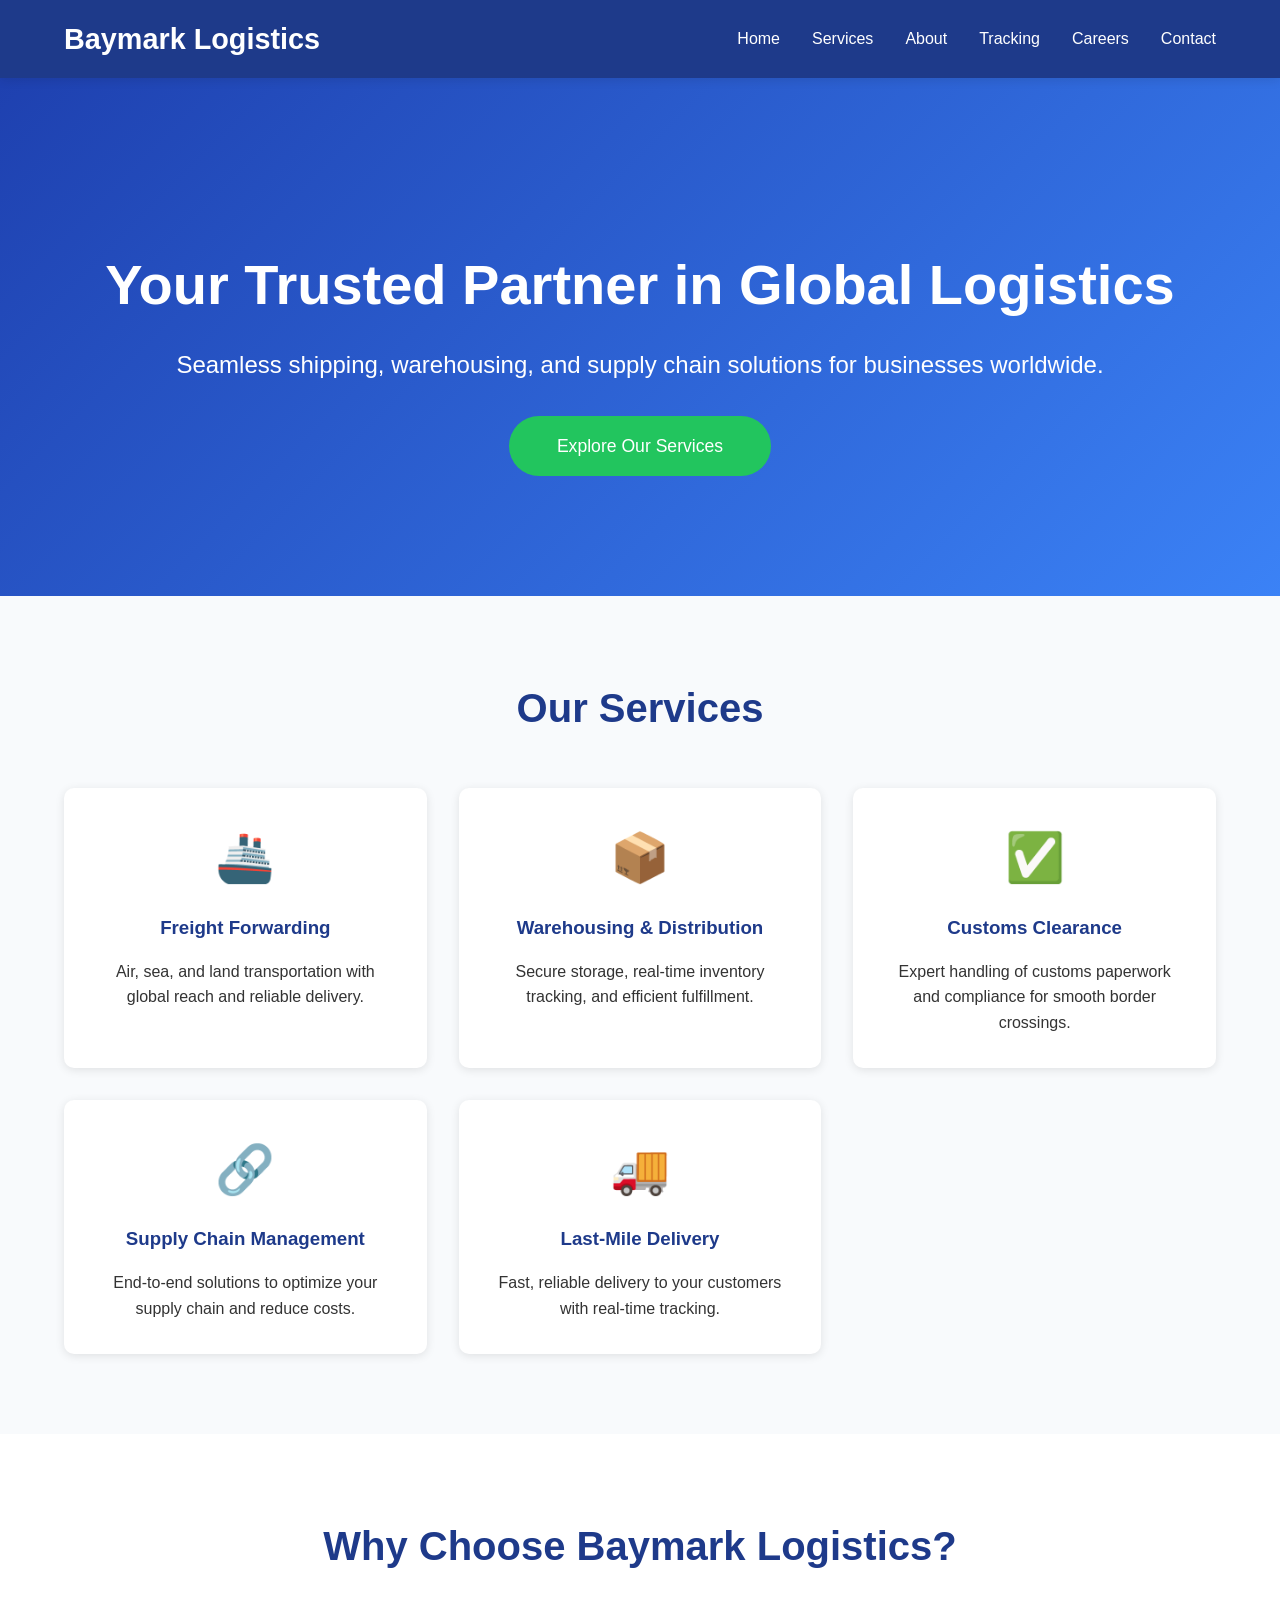
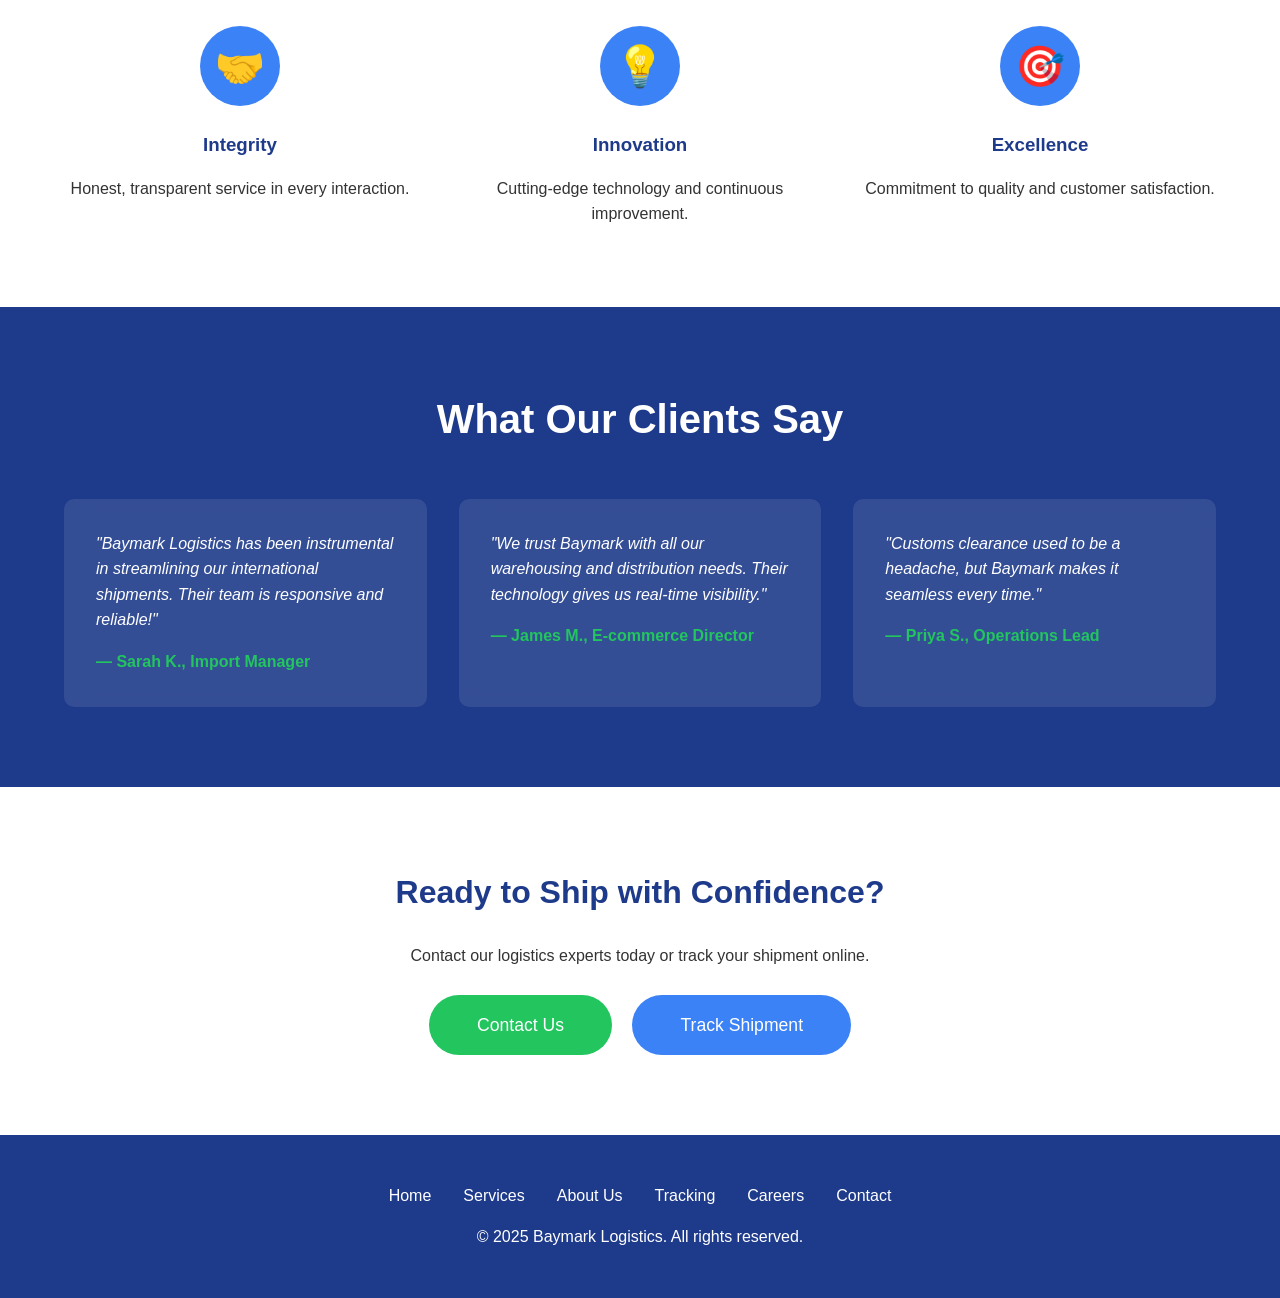
==== index.html @ cbbede14 "Initial commit with website files" ====
<!DOCTYPE html>
<html lang="en">
<head>
    <meta charset="UTF-8">
    <meta name="viewport" content="width=device-width, initial-scale=1.0">
    <title>Baymark Logistics - Global Logistics Solutions</title>
    <link rel="stylesheet" href="index.css">
</head>
<body>
    <nav>
        <div class="container">
            <a href="index.html" class="logo">Baymark Logistics</a>
            <ul class="nav-links">
                <li><a href="index.html">Home</a></li>
                <li><a href="services.html">Services</a></li>
                <li><a href="about.html">About</a></li>
                <li><a href="tracking.html">Tracking</a></li>
                <li><a href="careers.html">Careers</a></li>
                <li><a href="contact.html">Contact</a></li>
            </ul>
        </div>
    </nav>

    <section class="hero">
        <h1>Your Trusted Partner in Global Logistics</h1>
        <p>Seamless shipping, warehousing, and supply chain solutions for businesses worldwide.</p>
        <a href="services.html" class="cta-button">Explore Our Services</a>
    </section>

    <section class="services">
        <h2 class="section-title">Our Services</h2>
        <div class="services-grid">
            <div class="service-card">
                <div class="service-icon">🚢</div>
                <h3>Freight Forwarding</h3>
                <p>Air, sea, and land transportation with global reach and reliable delivery.</p>
            </div>
            <div class="service-card">
                <div class="service-icon">📦</div>
                <h3>Warehousing & Distribution</h3>
                <p>Secure storage, real-time inventory tracking, and efficient fulfillment.</p>
            </div>
            <div class="service-card">
                <div class="service-icon">✅</div>
                <h3>Customs Clearance</h3>
                <p>Expert handling of customs paperwork and compliance for smooth border crossings.</p>
            </div>
            <div class="service-card">
                <div class="service-icon">🔗</div>
                <h3>Supply Chain Management</h3>
                <p>End-to-end solutions to optimize your supply chain and reduce costs.</p>
            </div>
            <div class="service-card">
                <div class="service-icon">🚚</div>
                <h3>Last-Mile Delivery</h3>
                <p>Fast, reliable delivery to your customers with real-time tracking.</p>
            </div>
        </div>
    </section>

    <section class="features">
        <h2 class="section-title">Why Choose Baymark Logistics?</h2>
        <div class="features-grid">
            <div class="feature-item">
                <div class="feature-icon">🤝</div>
                <h3>Integrity</h3>
                <p>Honest, transparent service in every interaction.</p>
            </div>
            <div class="feature-item">
                <div class="feature-icon">💡</div>
                <h3>Innovation</h3>
                <p>Cutting-edge technology and continuous improvement.</p>
            </div>
            <div class="feature-item">
                <div class="feature-icon">🎯</div>
                <h3>Excellence</h3>
                <p>Commitment to quality and customer satisfaction.</p>
            </div>
        </div>
    </section>

    <section class="testimonials">
        <h2 class="section-title" style="color: white;">What Our Clients Say</h2>
        <div class="testimonials-grid">
            <div class="testimonial-card">
                <p>"Baymark Logistics has been instrumental in streamlining our international shipments. Their team is responsive and reliable!"</p>
                <div class="testimonial-author">— Sarah K., Import Manager</div>
            </div>
            <div class="testimonial-card">
                <p>"We trust Baymark with all our warehousing and distribution needs. Their technology gives us real-time visibility."</p>
                <div class="testimonial-author">— James M., E-commerce Director</div>
            </div>
            <div class="testimonial-card">
                <p>"Customs clearance used to be a headache, but Baymark makes it seamless every time."</p>
                <div class="testimonial-author">— Priya S., Operations Lead</div>
            </div>
        </div>
    </section>

    <section class="content-section" style="text-align: center;">
        <h2>Ready to Ship with Confidence?</h2>
        <p>Contact our logistics experts today or track your shipment online.</p>
        <a href="contact.html" class="cta-button" style="margin-right: 1rem;">Contact Us</a>
        <a href="tracking.html" class="cta-button" style="background: #3b82f6;">Track Shipment</a>
    </section>

    <footer>
        <div class="footer-links">
            <a href="index.html">Home</a>
            <a href="services.html">Services</a>
            <a href="about.html">About Us</a>
            <a href="tracking.html">Tracking</a>
            <a href="careers.html">Careers</a>
            <a href="contact.html">Contact</a>
        </div>
        <p>&copy; 2025 Baymark Logistics. All rights reserved.</p>
    </footer>

    <script src="index.js"></script>
</body>
</html>
---- index.css ----
* {
    margin: 0;
    padding: 0;
    box-sizing: border-box;
}

body {
    font-family: 'Segoe UI', Tahoma, Geneva, Verdana, sans-serif;
    line-height: 1.6;
    color: #333;
}

/* Navigation */
nav {
    background: #1e3a8a;
    padding: 1rem 5%;
    position: fixed;
    width: 100%;
    top: 0;
    z-index: 1000;
    box-shadow: 0 2px 10px rgba(0,0,0,0.1);
}

nav .container {
    display: flex;
    justify-content: space-between;
    align-items: center;
    max-width: 1400px;
    margin: 0 auto;
}

.logo {
    color: white;
    font-size: 1.8rem;
    font-weight: bold;
    text-decoration: none;
}

.nav-links {
    display: flex;
    gap: 2rem;
    list-style: none;
}

.nav-links a {
    color: white;
    text-decoration: none;
    transition: color 0.3s;
}

.nav-links a:hover {
    color: #22c55e;
}

/* Hero Section */
.hero {
    background: linear-gradient(135deg, #1e40af 0%, #3b82f6 100%);
    color: white;
    padding: 180px 5% 120px;
    text-align: center;
    margin-top: 60px;
}

.hero h1 {
    font-size: 3.5rem;
    margin-bottom: 1rem;
    animation: fadeInUp 1s;
}

.hero p {
    font-size: 1.5rem;
    margin-bottom: 2rem;
    animation: fadeInUp 1.2s;
}

.cta-button {
    background: #22c55e;
    color: white;
    padding: 1rem 3rem;
    border: none;
    border-radius: 50px;
    font-size: 1.1rem;
    cursor: pointer;
    transition: transform 0.3s, box-shadow 0.3s;
    text-decoration: none;
    display: inline-block;
    animation: fadeInUp 1.4s;
}

.cta-button:hover {
    transform: translateY(-3px);
    box-shadow: 0 10px 25px rgba(34, 197, 94, 0.3);
}

/* Services Section */
.services {
    padding: 80px 5%;
    background: #f8fafc;
}

.section-title {
    text-align: center;
    font-size: 2.5rem;
    color: #1e3a8a;
    margin-bottom: 3rem;
}

.services-grid {
    display: grid;
    grid-template-columns: repeat(auto-fit, minmax(280px, 1fr));
    gap: 2rem;
    max-width: 1400px;
    margin: 0 auto;
}

.service-card {
    background: white;
    padding: 2rem;
    border-radius: 10px;
    text-align: center;
    transition: transform 0.3s, box-shadow 0.3s;
    box-shadow: 0 2px 10px rgba(0,0,0,0.1);
}

.service-card:hover {
    transform: translateY(-10px);
    box-shadow: 0 10px 30px rgba(0,0,0,0.15);
}

.service-icon {
    font-size: 3rem;
    margin-bottom: 1rem;
}

.service-card h3 {
    color: #1e3a8a;
    margin-bottom: 1rem;
}

/* Features Section */
.features {
    padding: 80px 5%;
    background: white;
}

.features-grid {
    display: grid;
    grid-template-columns: repeat(auto-fit, minmax(300px, 1fr));
    gap: 3rem;
    max-width: 1400px;
    margin: 0 auto;
}

.feature-item {
    text-align: center;
}

.feature-icon {
    width: 80px;
    height: 80px;
    background: #3b82f6;
    border-radius: 50%;
    display: flex;
    align-items: center;
    justify-content: center;
    margin: 0 auto 1.5rem;
    font-size: 2.5rem;
    color: white;
}

.feature-item h3 {
    color: #1e3a8a;
    margin-bottom: 1rem;
}

/* Testimonials */
.testimonials {
    padding: 80px 5%;
    background: #1e3a8a;
    color: white;
}

.testimonials-grid {
    display: grid;
    grid-template-columns: repeat(auto-fit, minmax(300px, 1fr));
    gap: 2rem;
    max-width: 1400px;
    margin: 0 auto;
}

.testimonial-card {
    background: rgba(255,255,255,0.1);
    padding: 2rem;
    border-radius: 10px;
    backdrop-filter: blur(10px);
}

.testimonial-card p {
    font-style: italic;
    margin-bottom: 1rem;
}

.testimonial-author {
    font-weight: bold;
    color: #22c55e;
}

/* Content Pages */
.page-header {
    background: linear-gradient(135deg, #1e40af 0%, #3b82f6 100%);
    color: white;
    padding: 140px 5% 80px;
    text-align: center;
    margin-top: 60px;
}

.page-header h1 {
    font-size: 3rem;
    margin-bottom: 1rem;
}

.content-section {
    padding: 80px 5%;
    max-width: 1200px;
    margin: 0 auto;
}

.content-section h2 {
    color: #1e3a8a;
    margin-bottom: 1.5rem;
    font-size: 2rem;
}

.content-section p {
    margin-bottom: 1.5rem;
    line-height: 1.8;
}

/* Contact Form */
.contact-form {
    max-width: 600px;
    margin: 0 auto;
    background: white;
    padding: 3rem;
    border-radius: 10px;
    box-shadow: 0 5px 20px rgba(0,0,0,0.1);
}

.form-group {
    margin-bottom: 1.5rem;
}

.form-group label {
    display: block;
    margin-bottom: 0.5rem;
    color: #1e3a8a;
    font-weight: 600;
}

.form-group input,
.form-group textarea,
.form-group select {
    width: 100%;
    padding: 0.8rem;
    border: 2px solid #e2e8f0;
    border-radius: 5px;
    font-size: 1rem;
    transition: border-color 0.3s;
}

.form-group input:focus,
.form-group textarea:focus,
.form-group select:focus {
    outline: none;
    border-color: #3b82f6;
}

.form-group textarea {
    resize: vertical;
    min-height: 120px;
}

/* Tracking Section */
.tracking-container {
    max-width: 600px;
    margin: 0 auto;
    background: white;
    padding: 3rem;
    border-radius: 10px;
    box-shadow: 0 5px 20px rgba(0,0,0,0.1);
}

.tracking-result {
    margin-top: 2rem;
    padding: 2rem;
    background: #f8fafc;
    border-radius: 10px;
    display: none;
}

.tracking-result.show {
    display: block;
    animation: fadeInUp 0.5s;
}

/* Careers Section */
.job-listing {
    background: white;
    padding: 2rem;
    border-radius: 10px;
    margin-bottom: 2rem;
    box-shadow: 0 2px 10px rgba(0,0,0,0.1);
}

.job-listing h3 {
    color: #1e3a8a;
    margin-bottom: 1rem;
}

.job-meta {
    color: #64748b;
    margin-bottom: 1rem;
}

/* Footer */
footer {
    background: #1e3a8a;
    color: white;
    padding: 3rem 5%;
    text-align: center;
}

.footer-links {
    display: flex;
    justify-content: center;
    gap: 2rem;
    margin-bottom: 1rem;
    flex-wrap: wrap;
}

.footer-links a {
    color: white;
    text-decoration: none;
    transition: color 0.3s;
}

.footer-links a:hover {
    color: #22c55e;
}

/* Animations */
@keyframes fadeInUp {
    from {
        opacity: 0;
        transform: translateY(30px);
    }
    to {
        opacity: 1;
        transform: translateY(0);
    }
}

/* Responsive */
@media (max-width: 768px) {
    .hero h1, .page-header h1 {
        font-size: 2rem;
    }
    
    .hero p {
        font-size: 1.2rem;
    }
    
    .nav-links {
        gap: 1rem;
        font-size: 0.9rem;
    }
    
    .section-title {
        font-size: 2rem;
    }
}
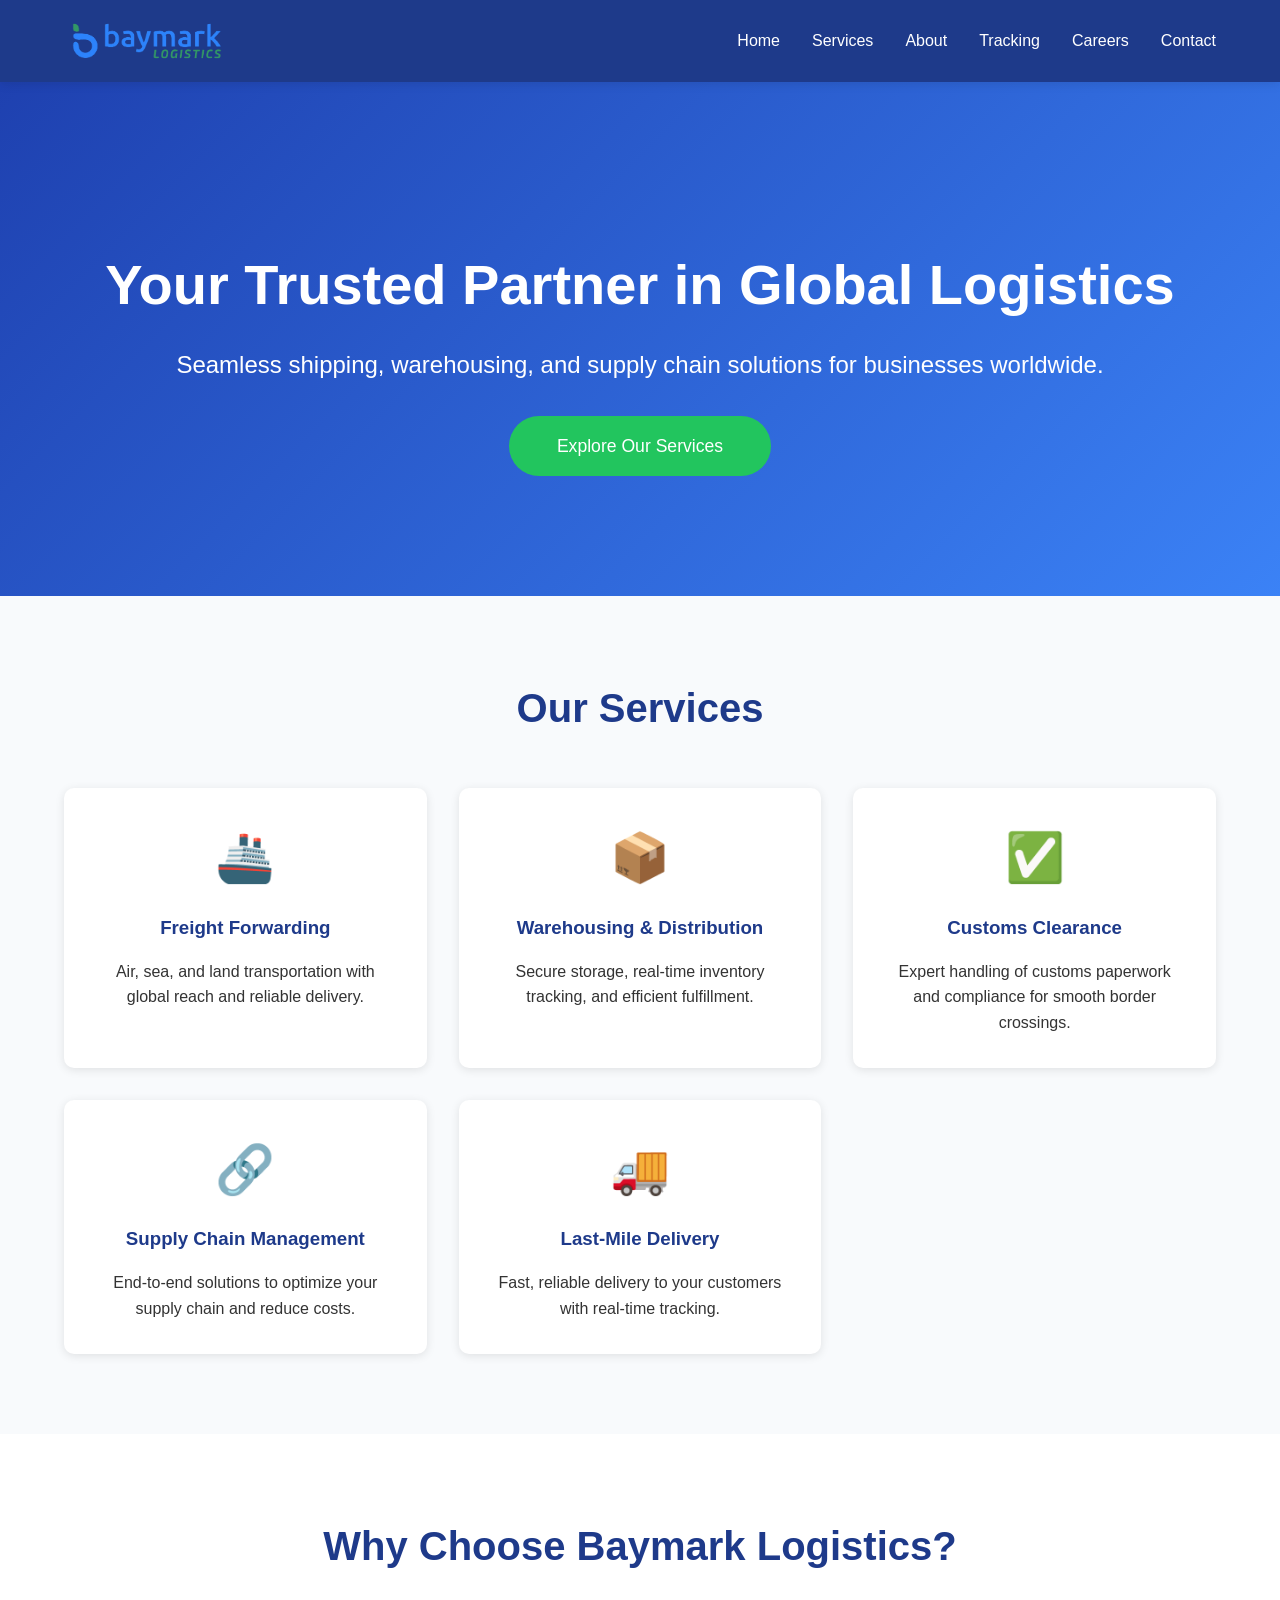
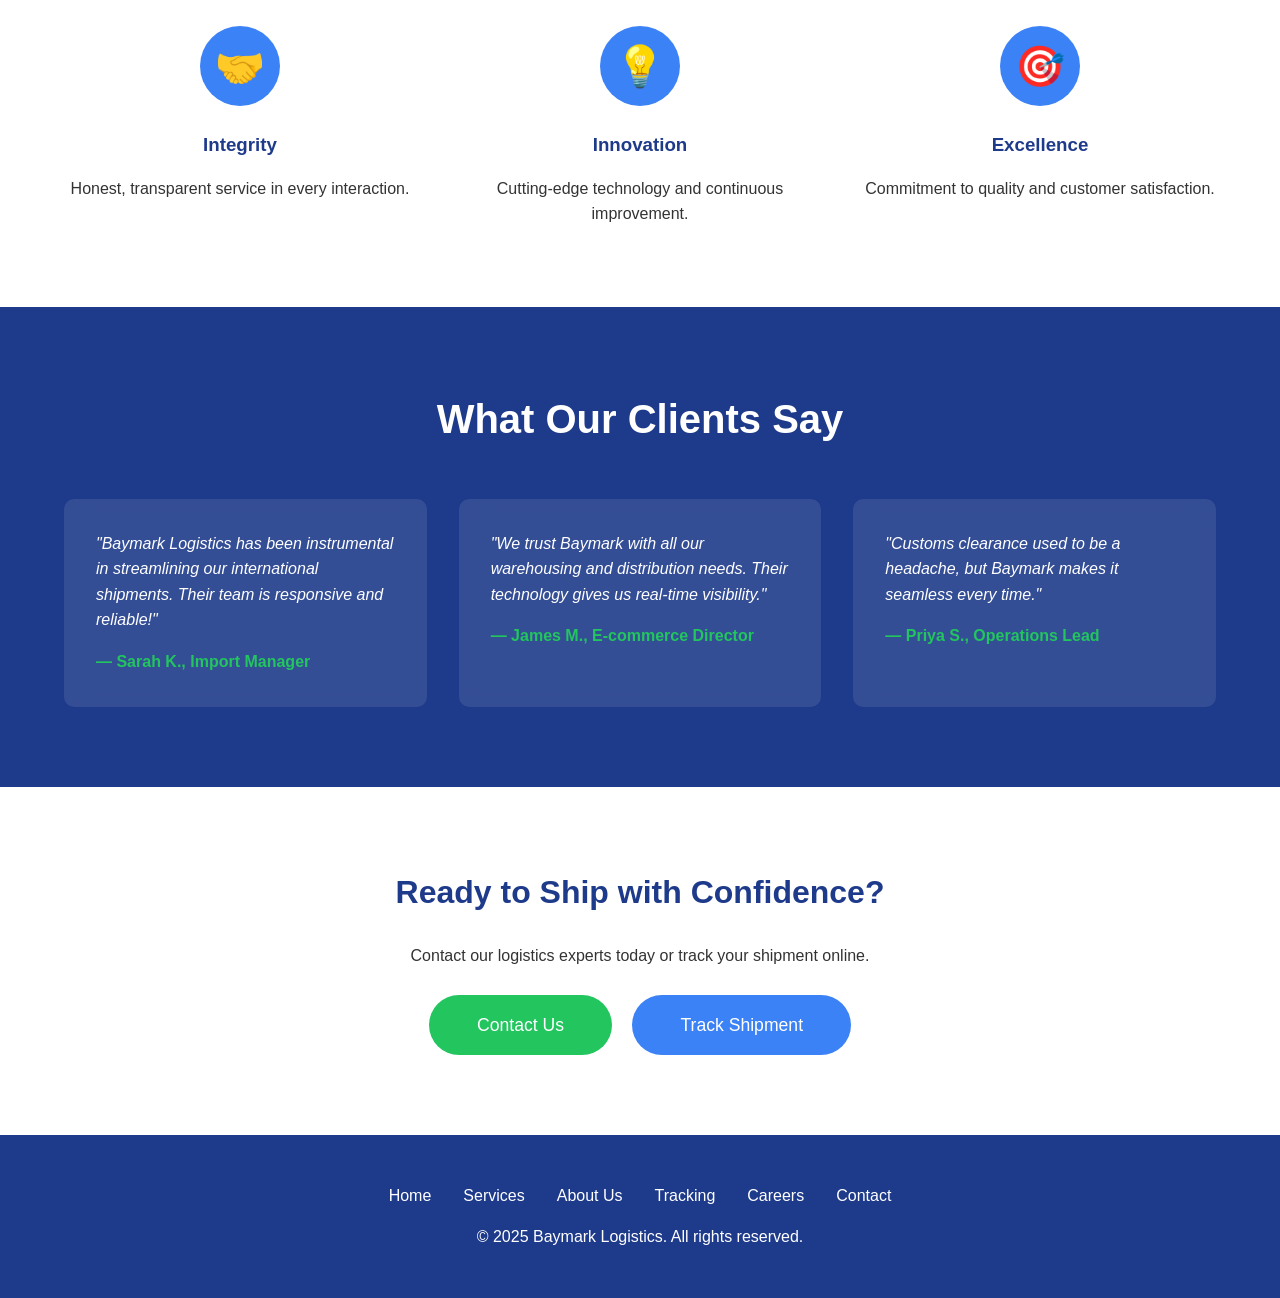
==== commit 2f295366: "Updated navbar with logo" ====
--- a/index.html
+++ b/index.html
@@ -4,12 +4,14 @@
     <meta charset="UTF-8">
     <meta name="viewport" content="width=device-width, initial-scale=1.0">
     <title>Baymark Logistics - Global Logistics Solutions</title>
+    <!-- Favicon -->
+  <link rel="icon" href="logo/logoIcon-ICO.ico" type="image/x-icon">
     <link rel="stylesheet" href="index.css">
 </head>
 <body>
     <nav>
         <div class="container">
-            <a href="index.html" class="logo">Baymark Logistics</a>
+            <a href="index.html" class="logo"><img src="logo/logo -bg.png" alt="Baymark Logistics Logo"></a>
             <ul class="nav-links">
                 <li><a href="index.html">Home</a></li>
                 <li><a href="services.html">Services</a></li>
--- a/index.css
+++ b/index.css
@@ -11,6 +11,16 @@
 }
 
 /* Navigation */
+.logo img {
+  height: 50px;
+  width: auto;
+  display: block;
+}
+nav .logo {
+  display: flex;
+  align-items: center; /* vertically centers the logo */
+}
+
 nav {
     background: #1e3a8a;
     padding: 1rem 5%;
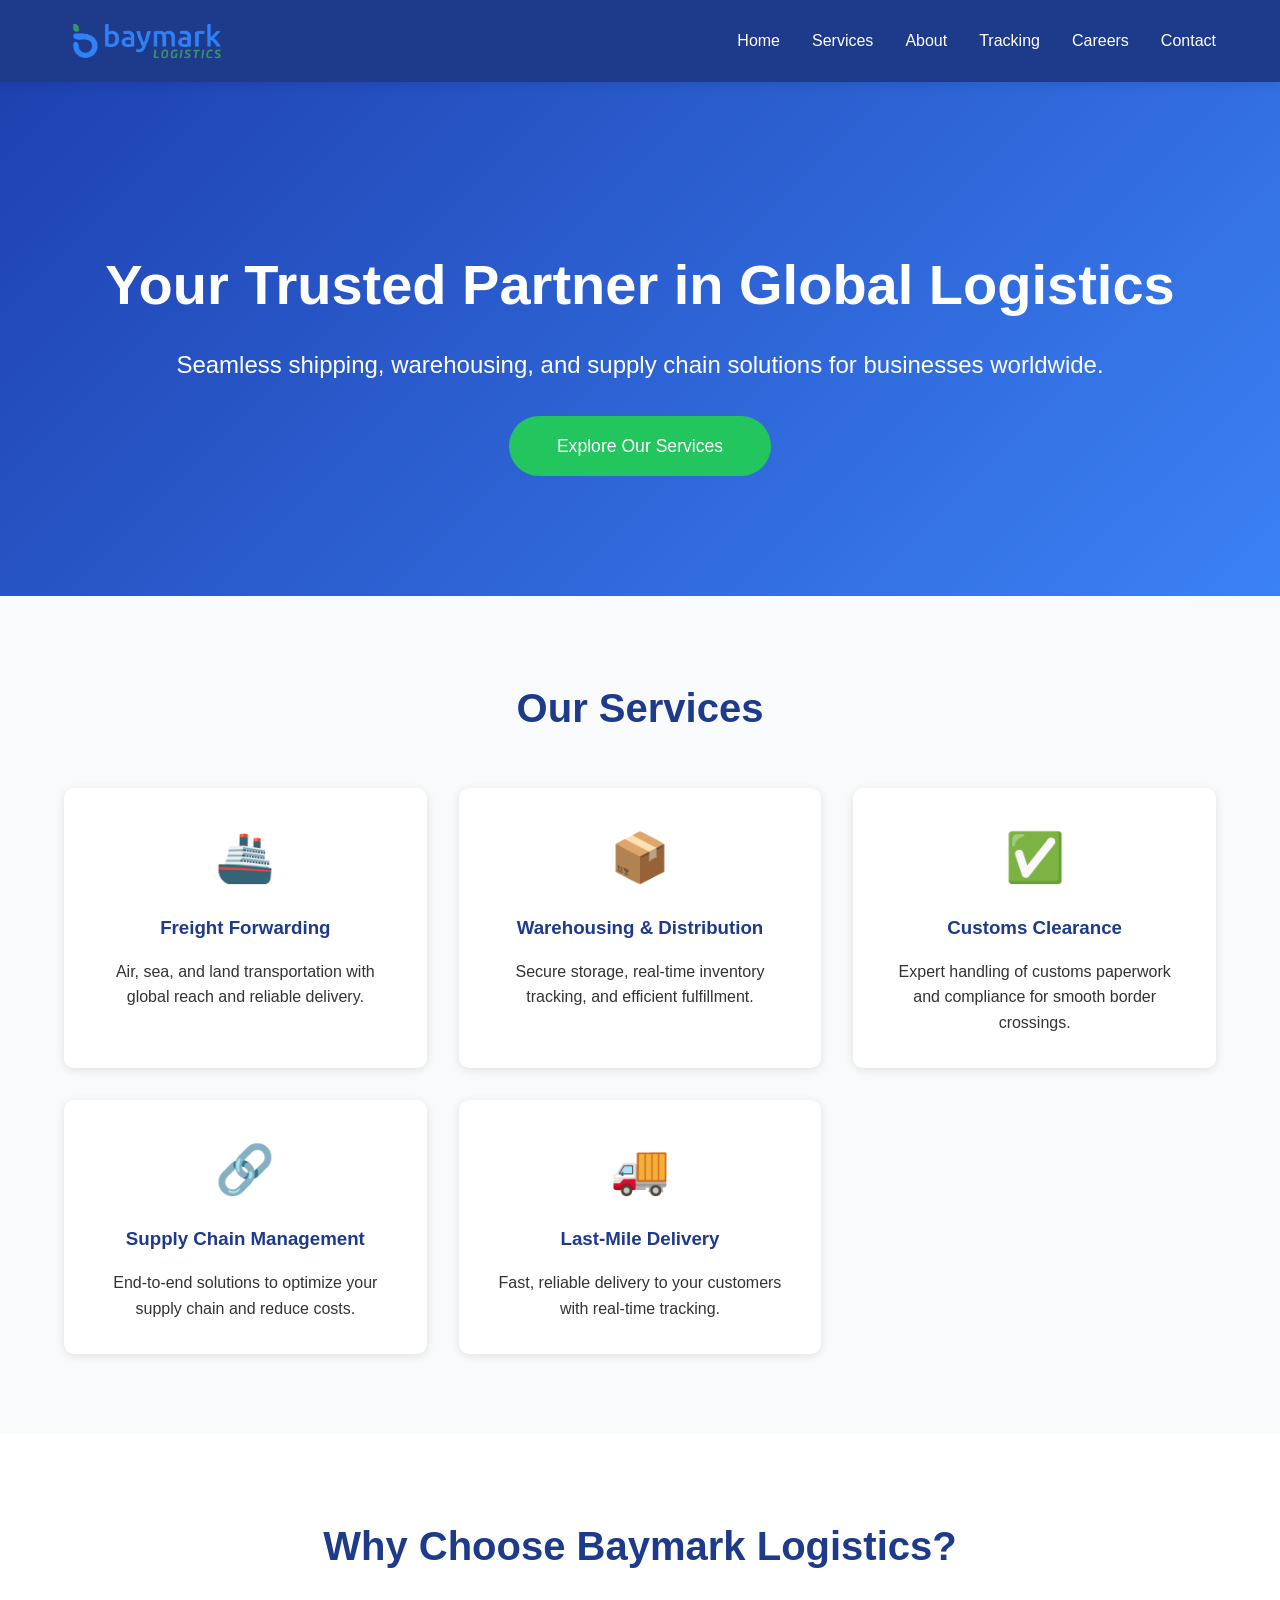
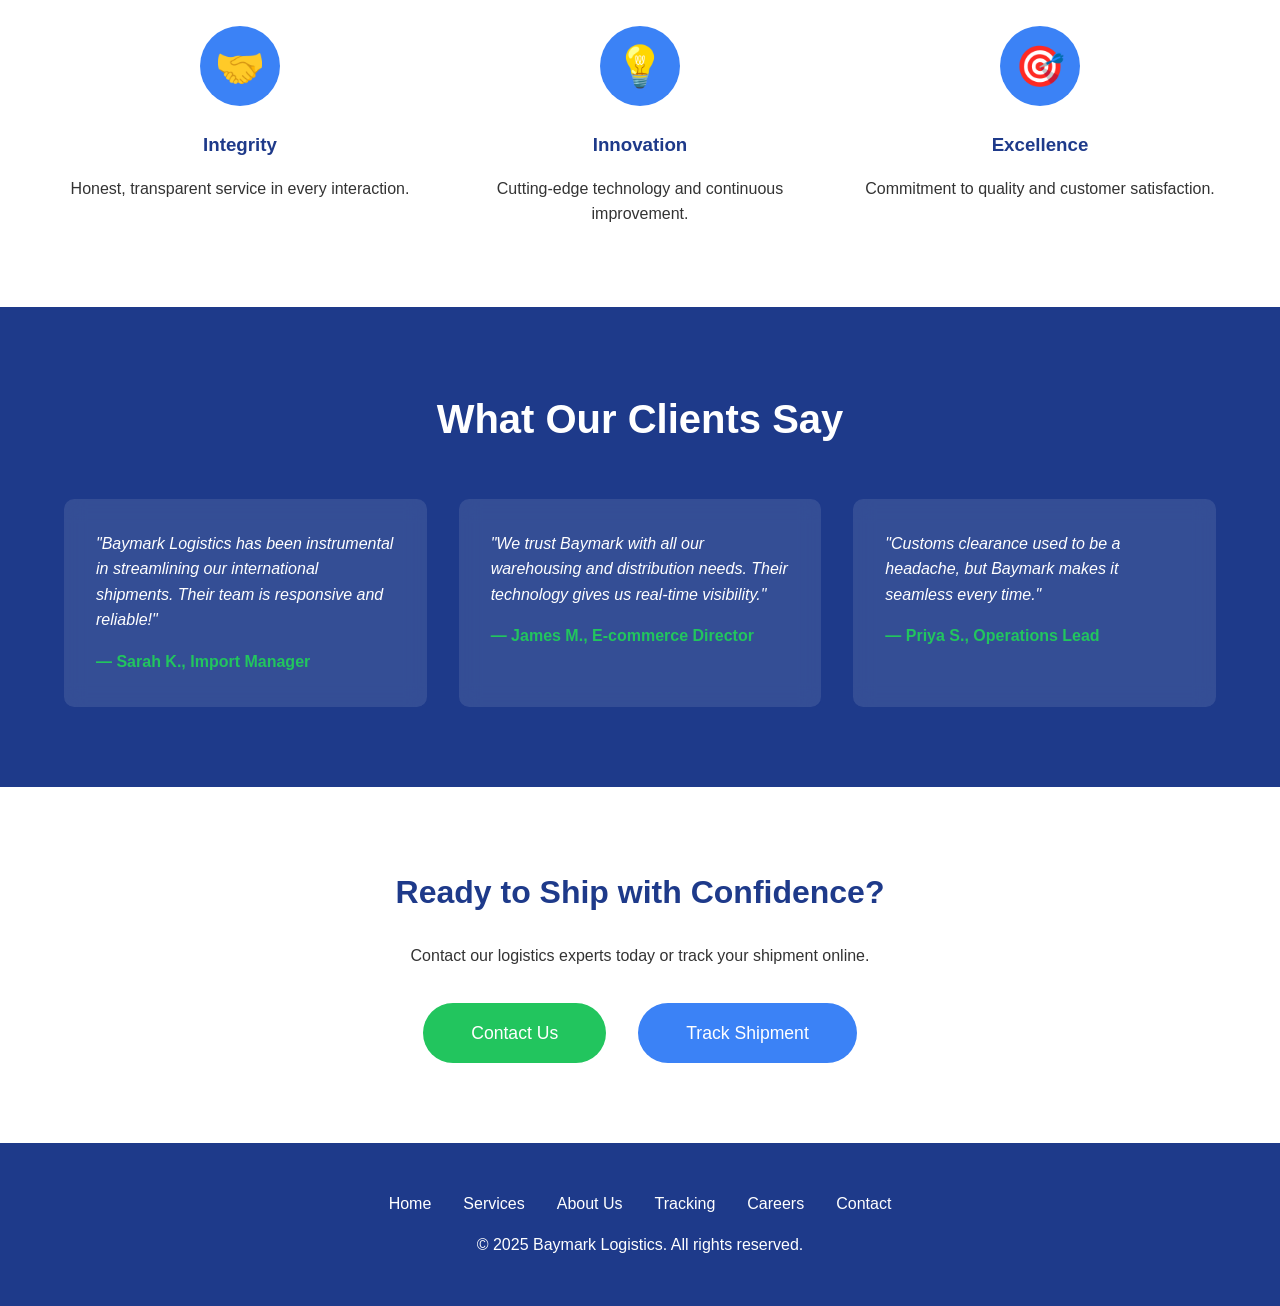
==== commit 2e14e17a: "Added meta tags and SEO improvements" ====
--- a/index.html
+++ b/index.html
@@ -4,14 +4,51 @@
     <meta charset="UTF-8">
     <meta name="viewport" content="width=device-width, initial-scale=1.0">
     <title>Baymark Logistics - Global Logistics Solutions</title>
+    <meta name="description" content="Baymark Logistics - Global Logistics Solutions">
+
+    <link rel="preload" as="image" href="logo/logo -bg av.avif" type="image/avif">
+
+    
     <!-- Favicon -->
   <link rel="icon" href="logo/logoIcon-ICO.ico" type="image/x-icon">
-    <link rel="stylesheet" href="index.css">
+    <link rel="preload" href="index.css" as="style">
+<link rel="stylesheet" href="index.css">
+    
+    <!-- Facebook Meta Tags -->
+    <meta property="og:title" content="Baymark Logistics - Global Logistics Solutions">
+    <meta property="og:description" content="Seamless shipping, warehousing, and supply chain solutions for businesses worldwide.">
+    <meta property="og:image" content="logo/logo -bg.png">
+    <meta property="og:image:alt" content="Baymark Logistics - Global Logistics Solutions">
+    <meta property="og:site_name" content="Baymark Logistics">
+    <meta property="og:locale" content="en_US">
+    <meta property="og:image:width" content="1200">
+    <meta property="og:image:height" content="630">
+    <meta property="og:url" content="https://www.baymarklogistics.com">
+    <meta property="og:type" content="website">
+   
+    <!-- Twitter Meta Tags -->      
+    <meta name="twitter:title" content="Baymark Logistics - Global Logistics Solutions">
+    <meta name="twitter:description" content="Seamless shipping, warehousing, and supply chain solutions for businesses worldwide.">
+    <meta name="twitter:image" content="logo/logo -bg.png">
+    <meta name="twitter:url" content="https://www.baymarklogistics.com">
+    <meta name="twitter:card" content="summary_large_image">
+    
+    <!-- Google Fonts -->
+    <link href="https://fonts.googleapis.com/css2?family=Roboto:wght@400;700&display=swap" rel="stylesheet">    
+    <link href="https://fonts.googleapis.com/css2?family=Montserrat:wght@400;700&display=swap" rel="stylesheet">
+    <link href="https://fonts.googleapis.com/css2?family=Open+Sans:wght@400;700&display=swap" rel="stylesheet">
+    
+    <!-- Preconnect to improve performance -->
+    <link rel="preconnect" href="https://fonts.googleapis.com">
+    <link rel="preconnect" href="https://fonts.gstatic.com" crossorigin>
+
+
 </head>
 <body>
     <nav>
         <div class="container">
-            <a href="index.html" class="logo"><img src="logo/logo -bg.png" alt="Baymark Logistics Logo"></a>
+            <a href="index.html" class="logo"><img src="logo/logo -bg av.avif" alt="Baymark Logistics Logo"></a>
+           
             <ul class="nav-links">
                 <li><a href="index.html">Home</a></li>
                 <li><a href="services.html">Services</a></li>
@@ -19,7 +56,12 @@
                 <li><a href="tracking.html">Tracking</a></li>
                 <li><a href="careers.html">Careers</a></li>
                 <li><a href="contact.html">Contact</a></li>
-            </ul>
+            </ul> 
+            <div class="hamburger">
+            <span></span>
+            <span></span>
+            <span></span>
+        </div>
         </div>
     </nav>
 
@@ -102,8 +144,10 @@
     <section class="content-section" style="text-align: center;">
         <h2>Ready to Ship with Confidence?</h2>
         <p>Contact our logistics experts today or track your shipment online.</p>
-        <a href="contact.html" class="cta-button" style="margin-right: 1rem;">Contact Us</a>
-        <a href="tracking.html" class="cta-button" style="background: #3b82f6;">Track Shipment</a>
+        <div class="cta-buttons-container">
+            <a href="contact.html" class="cta-button" style="margin-right: 1rem;">Contact Us</a>
+            <a href="tracking.html" class="cta-button" style="background: #3b82f6;">Track Shipment</a>
+        </div>
     </section>
 
     <footer>
@@ -118,6 +162,6 @@
         <p>&copy; 2025 Baymark Logistics. All rights reserved.</p>
     </footer>
 
-    <script src="index.js"></script>
+    <script src="index.js" defer></script>
 </body>
 </html>
--- a/index.css
+++ b/index.css
@@ -62,6 +62,71 @@
     color: #22c55e;
 }
 
+/* Hamburger Menu Styles */
+.hamburger {
+    display: none;
+    flex-direction: column;
+    cursor: pointer;
+    z-index: 1001;
+}
+
+.hamburger span {
+    width: 25px;
+    height: 3px;
+    background: white;
+    margin: 3px 0;
+    transition: 0.3s;
+}
+
+.hamburger.active span:nth-child(1) {
+    transform: rotate(-45deg) translate(-5px, 6px);
+}
+
+.hamburger.active span:nth-child(2) {
+    opacity: 0;
+}
+
+.hamburger.active span:nth-child(3) {
+    transform: rotate(45deg) translate(-5px, -6px);
+}
+
+/* Mobile Menu Styles */
+@media (max-width: 1024px) {
+    .hamburger {
+        display: flex;
+    }
+    
+    .nav-links {
+        position: fixed;
+        right: -100%;
+        top: 0;
+        flex-direction: column;
+        background: #1e3a8a;
+        width: 70%;
+        max-width: 300px;
+        height: 100vh;
+        padding: 80px 2rem 2rem;
+        gap: 1.5rem;
+        transition: right 0.3s ease-in-out;
+        box-shadow: -5px 0 15px rgba(0,0,0,0.3);
+        z-index: 1000;
+    }
+    
+    .nav-links.active {
+        right: 0;
+    }
+    
+    .nav-links li {
+        width: 100%;
+    }
+    
+    .nav-links a {
+        display: block;
+        padding: 0.5rem 0;
+        font-size: 1.1rem;
+    }
+}
+    
 /* Hero Section */
 .hero {
     background: linear-gradient(135deg, #1e40af 0%, #3b82f6 100%);
@@ -82,6 +147,15 @@
     margin-bottom: 2rem;
     animation: fadeInUp 1.2s;
 }
+/* CTA Buttons Container */
+.cta-buttons-container {
+    display: flex;
+    gap: 1rem;
+    justify-content: center;
+    flex-wrap: wrap;
+    margin-top: 2rem;
+}
+
 
 .cta-button {
     background: #22c55e;
@@ -101,6 +175,7 @@
     transform: translateY(-3px);
     box-shadow: 0 10px 25px rgba(34, 197, 94, 0.3);
 }
+
 
 /* Services Section */
 .services {
--- a/index.css
+++ b/index.css
@@ -62,6 +62,71 @@
     color: #22c55e;
 }
 
+/* Hamburger Menu Styles */
+.hamburger {
+    display: none;
+    flex-direction: column;
+    cursor: pointer;
+    z-index: 1001;
+}
+
+.hamburger span {
+    width: 25px;
+    height: 3px;
+    background: white;
+    margin: 3px 0;
+    transition: 0.3s;
+}
+
+.hamburger.active span:nth-child(1) {
+    transform: rotate(-45deg) translate(-5px, 6px);
+}
+
+.hamburger.active span:nth-child(2) {
+    opacity: 0;
+}
+
+.hamburger.active span:nth-child(3) {
+    transform: rotate(45deg) translate(-5px, -6px);
+}
+
+/* Mobile Menu Styles */
+@media (max-width: 1024px) {
+    .hamburger {
+        display: flex;
+    }
+    
+    .nav-links {
+        position: fixed;
+        right: -100%;
+        top: 0;
+        flex-direction: column;
+        background: #1e3a8a;
+        width: 70%;
+        max-width: 300px;
+        height: 100vh;
+        padding: 80px 2rem 2rem;
+        gap: 1.5rem;
+        transition: right 0.3s ease-in-out;
+        box-shadow: -5px 0 15px rgba(0,0,0,0.3);
+        z-index: 1000;
+    }
+    
+    .nav-links.active {
+        right: 0;
+    }
+    
+    .nav-links li {
+        width: 100%;
+    }
+    
+    .nav-links a {
+        display: block;
+        padding: 0.5rem 0;
+        font-size: 1.1rem;
+    }
+}
+    
 /* Hero Section */
 .hero {
     background: linear-gradient(135deg, #1e40af 0%, #3b82f6 100%);
@@ -82,6 +147,15 @@
     margin-bottom: 2rem;
     animation: fadeInUp 1.2s;
 }
+/* CTA Buttons Container */
+.cta-buttons-container {
+    display: flex;
+    gap: 1rem;
+    justify-content: center;
+    flex-wrap: wrap;
+    margin-top: 2rem;
+}
+
 
 .cta-button {
     background: #22c55e;
@@ -101,6 +175,7 @@
     transform: translateY(-3px);
     box-shadow: 0 10px 25px rgba(34, 197, 94, 0.3);
 }
+
 
 /* Services Section */
 .services {
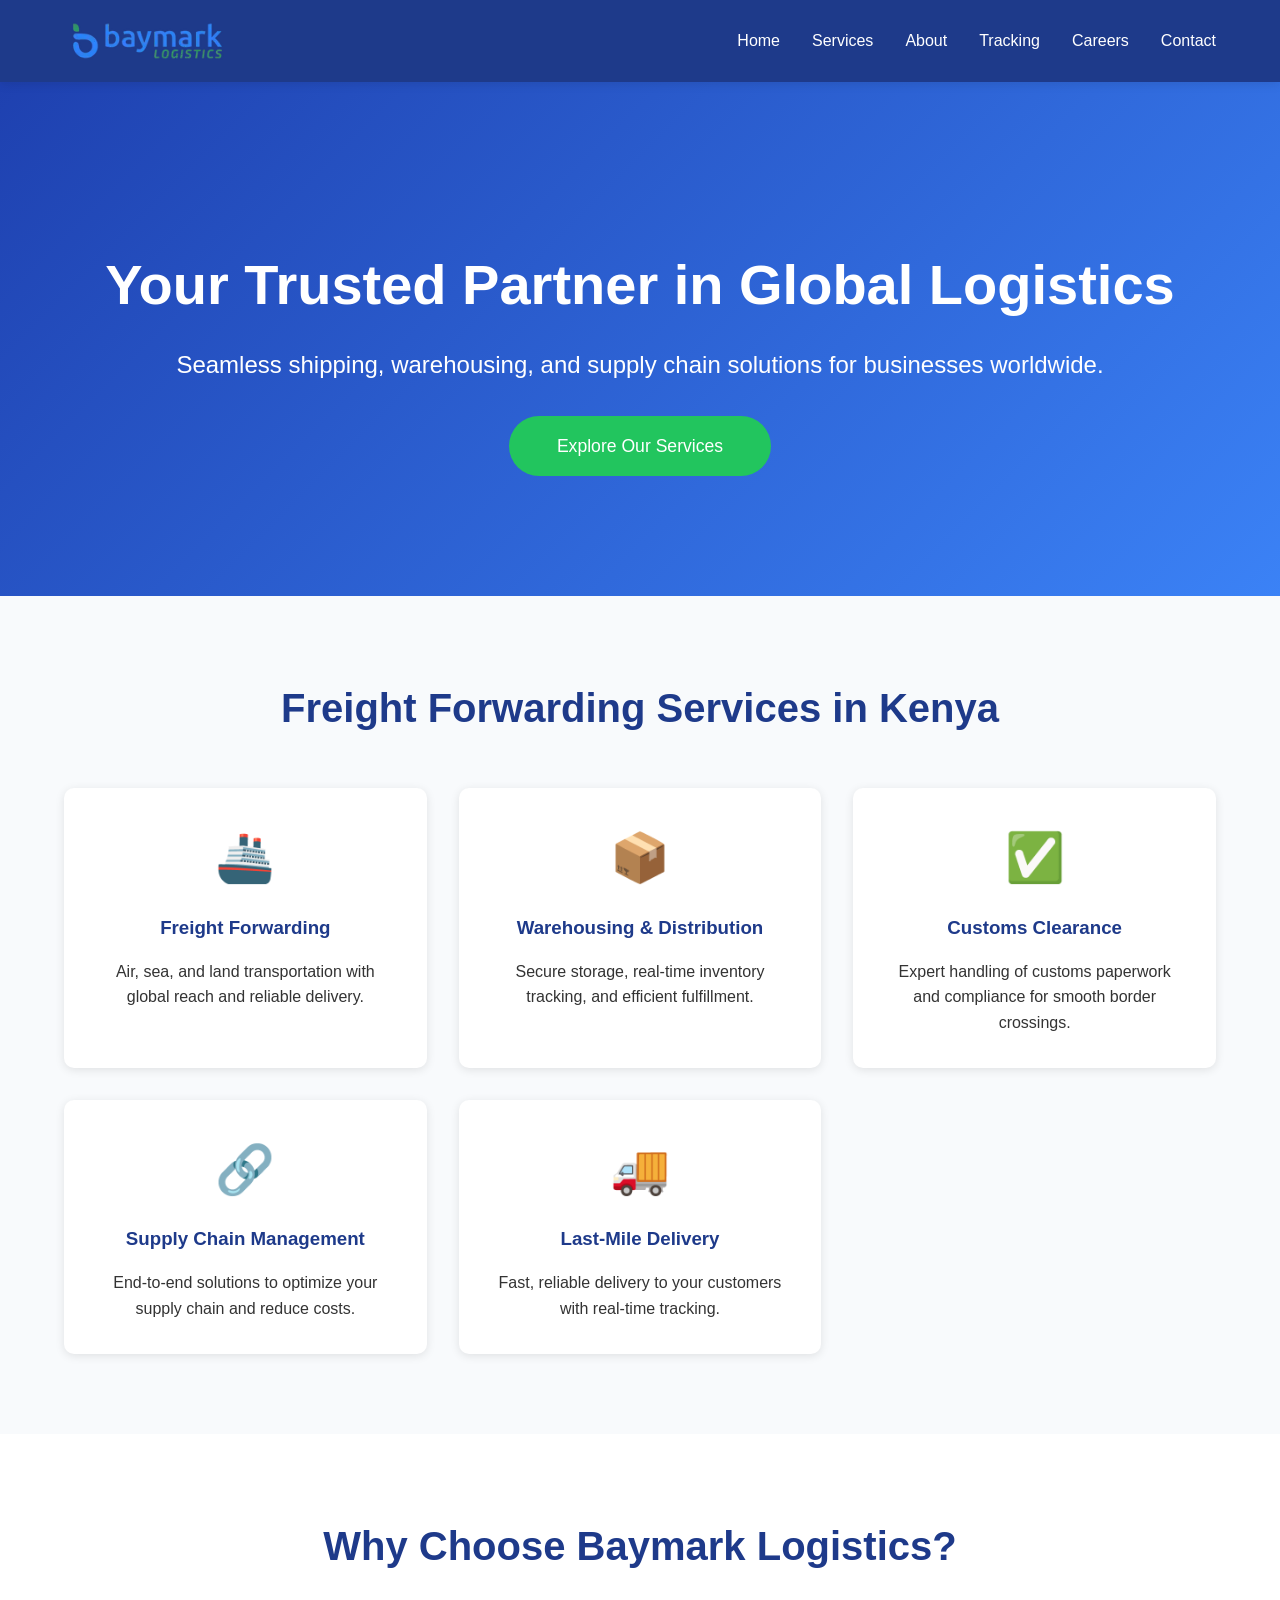
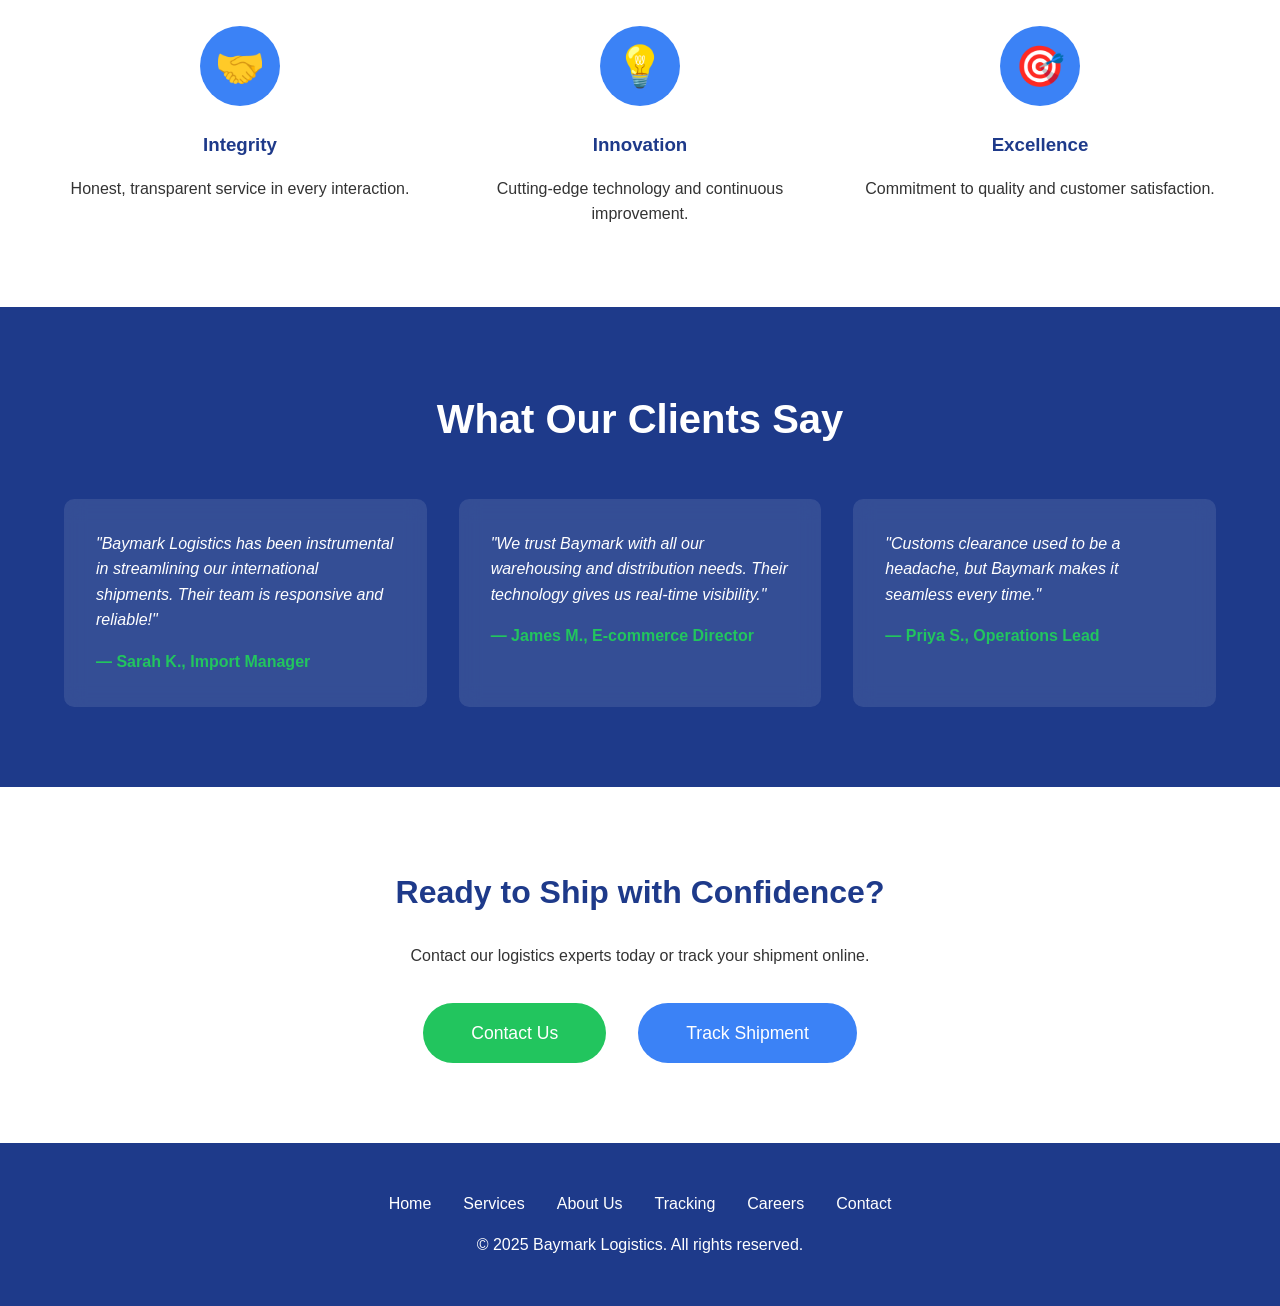
==== commit 4fc20194: "Final SEO tweaks before merging" ====
--- a/index.html
+++ b/index.html
@@ -3,8 +3,9 @@
 <head>
     <meta charset="UTF-8">
     <meta name="viewport" content="width=device-width, initial-scale=1.0">
-    <title>Baymark Logistics - Global Logistics Solutions</title>
-    <meta name="description" content="Baymark Logistics - Global Logistics Solutions">
+    <title>Baymark Logistics Kenya | Freight Forwarding & Global Logistics Solutions</title>
+
+    <meta name="description" content="Baymark Logistics Kenya offers global freight forwarding, warehousing, customs clearance, and supply chain solutions for businesses worldwide.">
 
     <link rel="preload" as="image" href="logo/logo -bg av.avif" type="image/avif">
 
@@ -23,31 +24,59 @@
     <meta property="og:locale" content="en_US">
     <meta property="og:image:width" content="1200">
     <meta property="og:image:height" content="630">
-    <meta property="og:url" content="https://www.baymarklogistics.com">
+    <meta property="og:url" content="https://baymark.co.ke/">
     <meta property="og:type" content="website">
    
     <!-- Twitter Meta Tags -->      
     <meta name="twitter:title" content="Baymark Logistics - Global Logistics Solutions">
     <meta name="twitter:description" content="Seamless shipping, warehousing, and supply chain solutions for businesses worldwide.">
     <meta name="twitter:image" content="logo/logo -bg.png">
-    <meta name="twitter:url" content="https://www.baymarklogistics.com">
+    <meta name="twitter:url" content="https://baymark.co.ke/">
     <meta name="twitter:card" content="summary_large_image">
     
-    <!-- Google Fonts -->
-    <link href="https://fonts.googleapis.com/css2?family=Roboto:wght@400;700&display=swap" rel="stylesheet">    
-    <link href="https://fonts.googleapis.com/css2?family=Montserrat:wght@400;700&display=swap" rel="stylesheet">
-    <link href="https://fonts.googleapis.com/css2?family=Open+Sans:wght@400;700&display=swap" rel="stylesheet">
+   <!-- Preconnect for faster DNS -->
+<link rel="preconnect" href="https://fonts.googleapis.com">
+<link rel="preconnect" href="https://fonts.gstatic.com" crossorigin>
+
+<!-- Combine all fonts into one request -->
+<link rel="preload" as="style" href="https://fonts.googleapis.com/css2?family=Roboto:wght@400;700&family=Montserrat:wght@400;700&family=Open+Sans:wght@400;700&display=swap">
+<link rel="stylesheet" href="https://fonts.googleapis.com/css2?family=Roboto:wght@400;700&family=Montserrat:wght@400;700&family=Open+Sans:wght@400;700&display=swap" media="print" onload="this.media='all'">
+<noscript><link rel="stylesheet" href="https://fonts.googleapis.com/css2?family=Roboto:wght@400;700&family=Montserrat:wght@400;700&family=Open+Sans:wght@400;700&display=swap"></noscript>
     
-    <!-- Preconnect to improve performance -->
-    <link rel="preconnect" href="https://fonts.googleapis.com">
-    <link rel="preconnect" href="https://fonts.gstatic.com" crossorigin>
 
+    <!-- Canonical URL to avoid duplicate content issues -->
+   <link rel="canonical" href="https://baymark.co.ke/">
+    
+   <!-- Sitemap -->
+<link rel="sitemap" type="application/xml" title="Sitemap" href="https://baymark.co.ke/sitemap.xml">
+
+    <!-- Robots Meta Tag -->
+<meta name="robots" content="index, follow">
+
+<!-- Structured Data for Google -->
+<script type="application/ld+json">
+{
+  "@context": "https://schema.org",
+  "@type": "Organization",
+  "name": "Baymark Logistics",
+  "url": "https://baymark.co.ke",
+  "logo": "https://baymark.co.ke/logo/logobg.webp",
+  
+  "contactPoint": {
+    "@type": "ContactPoint",
+    "telephone": "+254-703-880273",
+    "contactType": "Customer Service",
+    "areaServed": "KE",
+    "availableLanguage": "English"
+  }
+}
+</script>
 
 </head>
 <body>
     <nav>
         <div class="container">
-            <a href="index.html" class="logo"><img src="logo/logo -bg av.avif" alt="Baymark Logistics Logo"></a>
+            <a href="index.html" class="logo"><img src="logo/logobg.webp" alt="Baymark Logistics Logo" width="200" height="60"></a>
            
             <ul class="nav-links">
                 <li><a href="index.html">Home</a></li>
@@ -72,7 +101,7 @@
     </section>
 
     <section class="services">
-        <h2 class="section-title">Our Services</h2>
+        <h2 class="section-title">Freight Forwarding Services in Kenya</h2>
         <div class="services-grid">
             <div class="service-card">
                 <div class="service-icon">🚢</div>
--- a/index.css
+++ b/index.css
@@ -8,6 +8,11 @@
     font-family: 'Segoe UI', Tahoma, Geneva, Verdana, sans-serif;
     line-height: 1.6;
     color: #333;
+}
+img {
+  max-width: 100%;
+  height: auto;
+  display: block;
 }
 
 /* Navigation */
--- a/index.css
+++ b/index.css
@@ -8,6 +8,11 @@
     font-family: 'Segoe UI', Tahoma, Geneva, Verdana, sans-serif;
     line-height: 1.6;
     color: #333;
+}
+img {
+  max-width: 100%;
+  height: auto;
+  display: block;
 }
 
 /* Navigation */
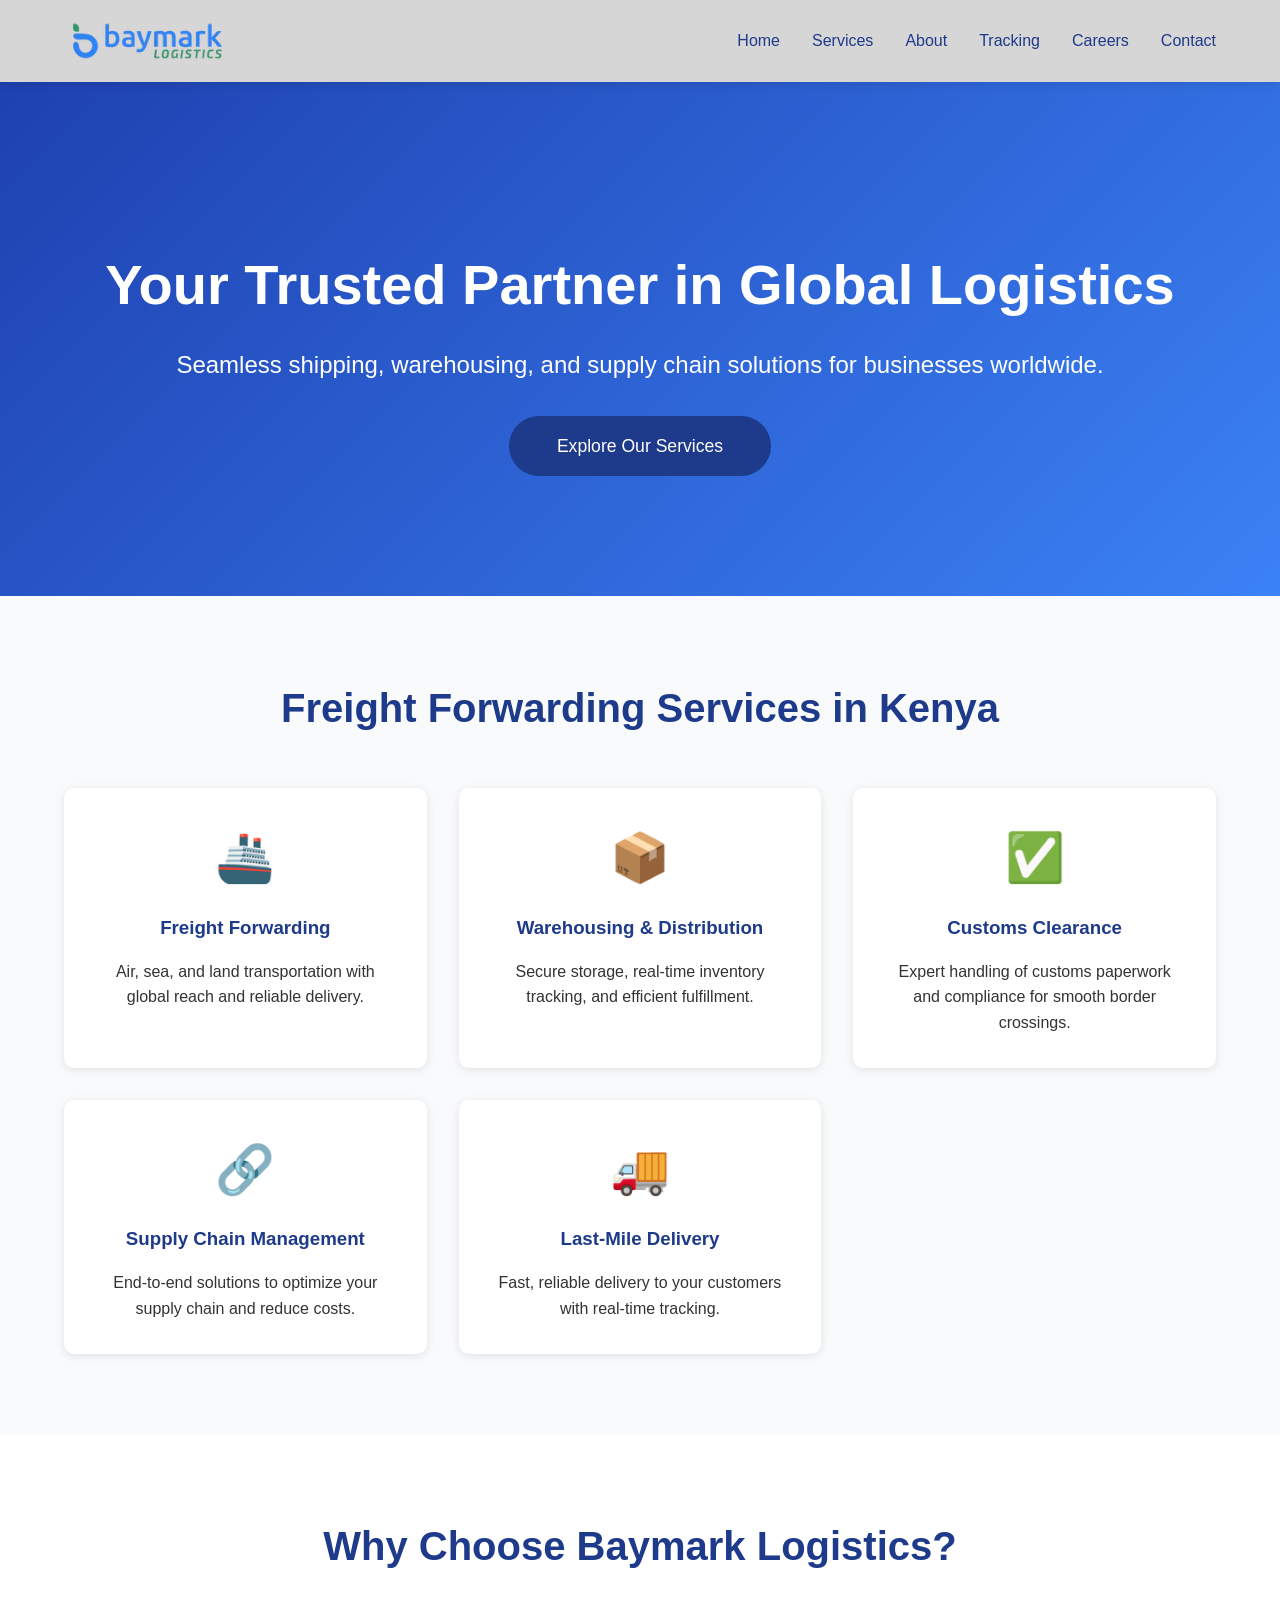
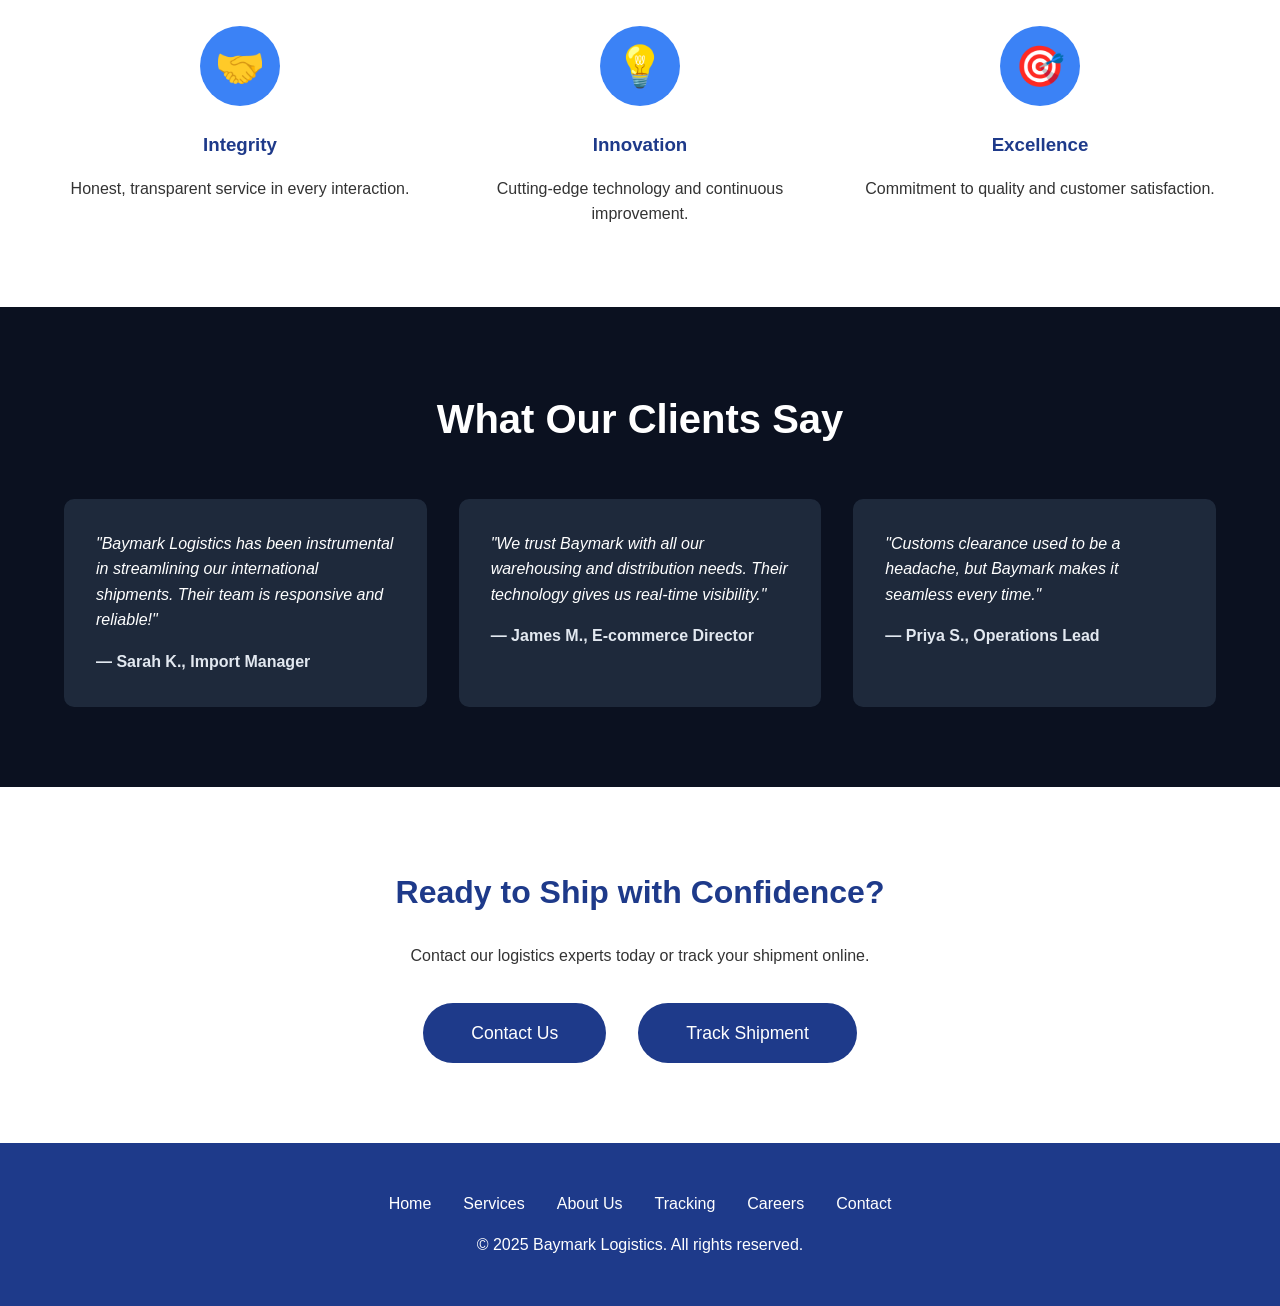
==== commit 028922bf: "Improve color contrast and accessibility in HTML and CSS" ====
--- a/index.html
+++ b/index.html
@@ -7,7 +7,7 @@
 
     <meta name="description" content="Baymark Logistics Kenya offers global freight forwarding, warehousing, customs clearance, and supply chain solutions for businesses worldwide.">
 
-    <link rel="preload" as="image" href="logo/logo -bg av.avif" type="image/avif">
+    <link rel="preload" as="image" href="logo/logobg.webp" type="image/webp">
 
     
     <!-- Favicon -->
@@ -18,7 +18,7 @@
     <!-- Facebook Meta Tags -->
     <meta property="og:title" content="Baymark Logistics - Global Logistics Solutions">
     <meta property="og:description" content="Seamless shipping, warehousing, and supply chain solutions for businesses worldwide.">
-    <meta property="og:image" content="logo/logo -bg.png">
+    <meta property="og:image" content="logo/logobg.webp">
     <meta property="og:image:alt" content="Baymark Logistics - Global Logistics Solutions">
     <meta property="og:site_name" content="Baymark Logistics">
     <meta property="og:locale" content="en_US">
@@ -30,7 +30,7 @@
     <!-- Twitter Meta Tags -->      
     <meta name="twitter:title" content="Baymark Logistics - Global Logistics Solutions">
     <meta name="twitter:description" content="Seamless shipping, warehousing, and supply chain solutions for businesses worldwide.">
-    <meta name="twitter:image" content="logo/logo -bg.png">
+    <meta name="twitter:image" content="logo/logobg.webp">
     <meta name="twitter:url" content="https://baymark.co.ke/">
     <meta name="twitter:card" content="summary_large_image">
     
@@ -175,7 +175,7 @@
         <p>Contact our logistics experts today or track your shipment online.</p>
         <div class="cta-buttons-container">
             <a href="contact.html" class="cta-button" style="margin-right: 1rem;">Contact Us</a>
-            <a href="tracking.html" class="cta-button" style="background: #3b82f6;">Track Shipment</a>
+            <a href="tracking.html" class="cta-button" style="background: #1e3a8a;">Track Shipment</a>
         </div>
     </section>
 
--- a/index.css
+++ b/index.css
@@ -27,7 +27,7 @@
 }
 
 nav {
-    background: #1e3a8a;
+    background: #d6d6d6;
     padding: 1rem 5%;
     position: fixed;
     width: 100%;
@@ -58,7 +58,7 @@
 }
 
 .nav-links a {
-    color: white;
+    color: #1e3a8a;
     text-decoration: none;
     transition: color 0.3s;
 }
@@ -163,8 +163,8 @@
 
 
 .cta-button {
-    background: #22c55e;
-    color: white;
+    background: #1e3a8a;
+    color: #ffffff;
     padding: 1rem 3rem;
     border: none;
     border-radius: 50px;
@@ -266,8 +266,8 @@
 /* Testimonials */
 .testimonials {
     padding: 80px 5%;
-    background: #1e3a8a;
-    color: white;
+    background: #0b1120;
+    color:#f8fafc; 
 }
 
 .testimonials-grid {
@@ -279,7 +279,8 @@
 }
 
 .testimonial-card {
-    background: rgba(255,255,255,0.1);
+    background: #1e293b;
+    color: #ffffff;
     padding: 2rem;
     border-radius: 10px;
     backdrop-filter: blur(10px);
@@ -292,7 +293,7 @@
 
 .testimonial-author {
     font-weight: bold;
-    color: #22c55e;
+    color: #e2e8f0;
 }
 
 /* Content Pages */
--- a/index.css
+++ b/index.css
@@ -27,7 +27,7 @@
 }
 
 nav {
-    background: #1e3a8a;
+    background: #d6d6d6;
     padding: 1rem 5%;
     position: fixed;
     width: 100%;
@@ -58,7 +58,7 @@
 }
 
 .nav-links a {
-    color: white;
+    color: #1e3a8a;
     text-decoration: none;
     transition: color 0.3s;
 }
@@ -163,8 +163,8 @@
 
 
 .cta-button {
-    background: #22c55e;
-    color: white;
+    background: #1e3a8a;
+    color: #ffffff;
     padding: 1rem 3rem;
     border: none;
     border-radius: 50px;
@@ -266,8 +266,8 @@
 /* Testimonials */
 .testimonials {
     padding: 80px 5%;
-    background: #1e3a8a;
-    color: white;
+    background: #0b1120;
+    color:#f8fafc; 
 }
 
 .testimonials-grid {
@@ -279,7 +279,8 @@
 }
 
 .testimonial-card {
-    background: rgba(255,255,255,0.1);
+    background: #1e293b;
+    color: #ffffff;
     padding: 2rem;
     border-radius: 10px;
     backdrop-filter: blur(10px);
@@ -292,7 +293,7 @@
 
 .testimonial-author {
     font-weight: bold;
-    color: #22c55e;
+    color: #e2e8f0;
 }
 
 /* Content Pages */
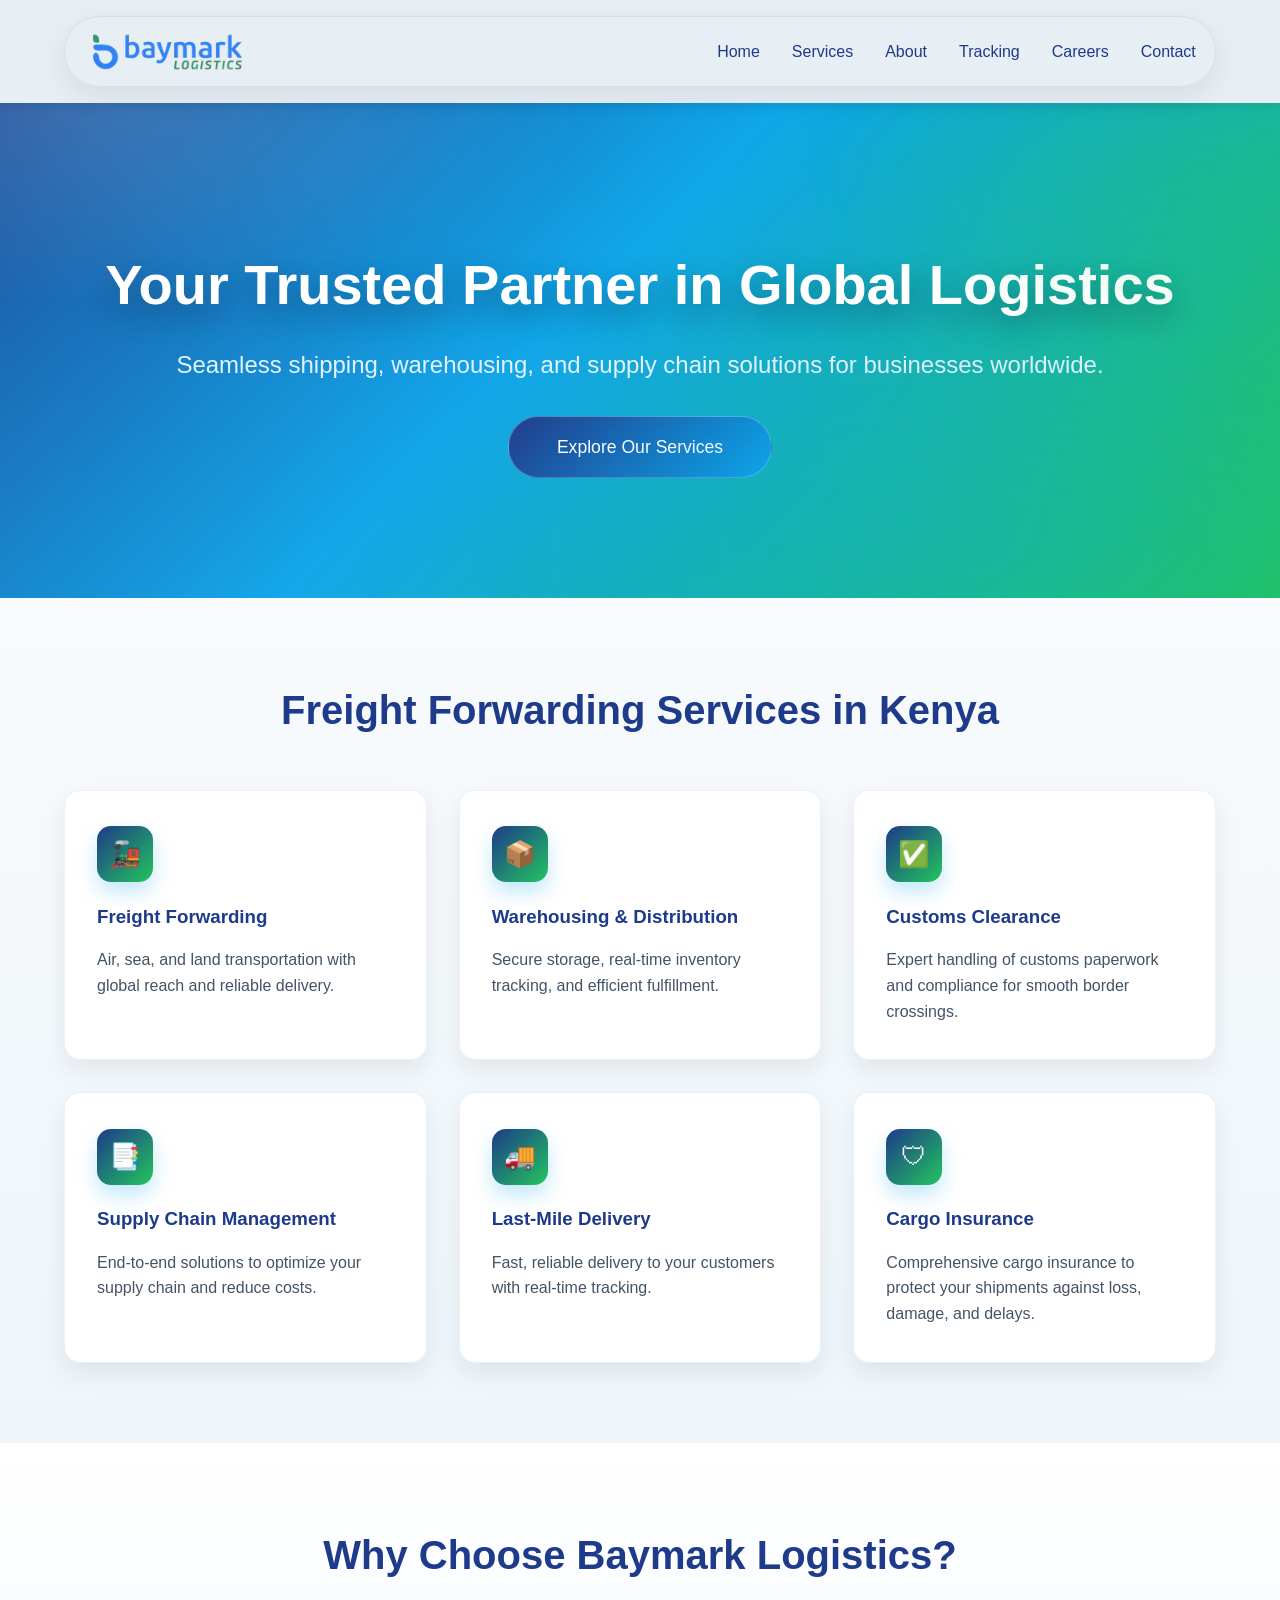
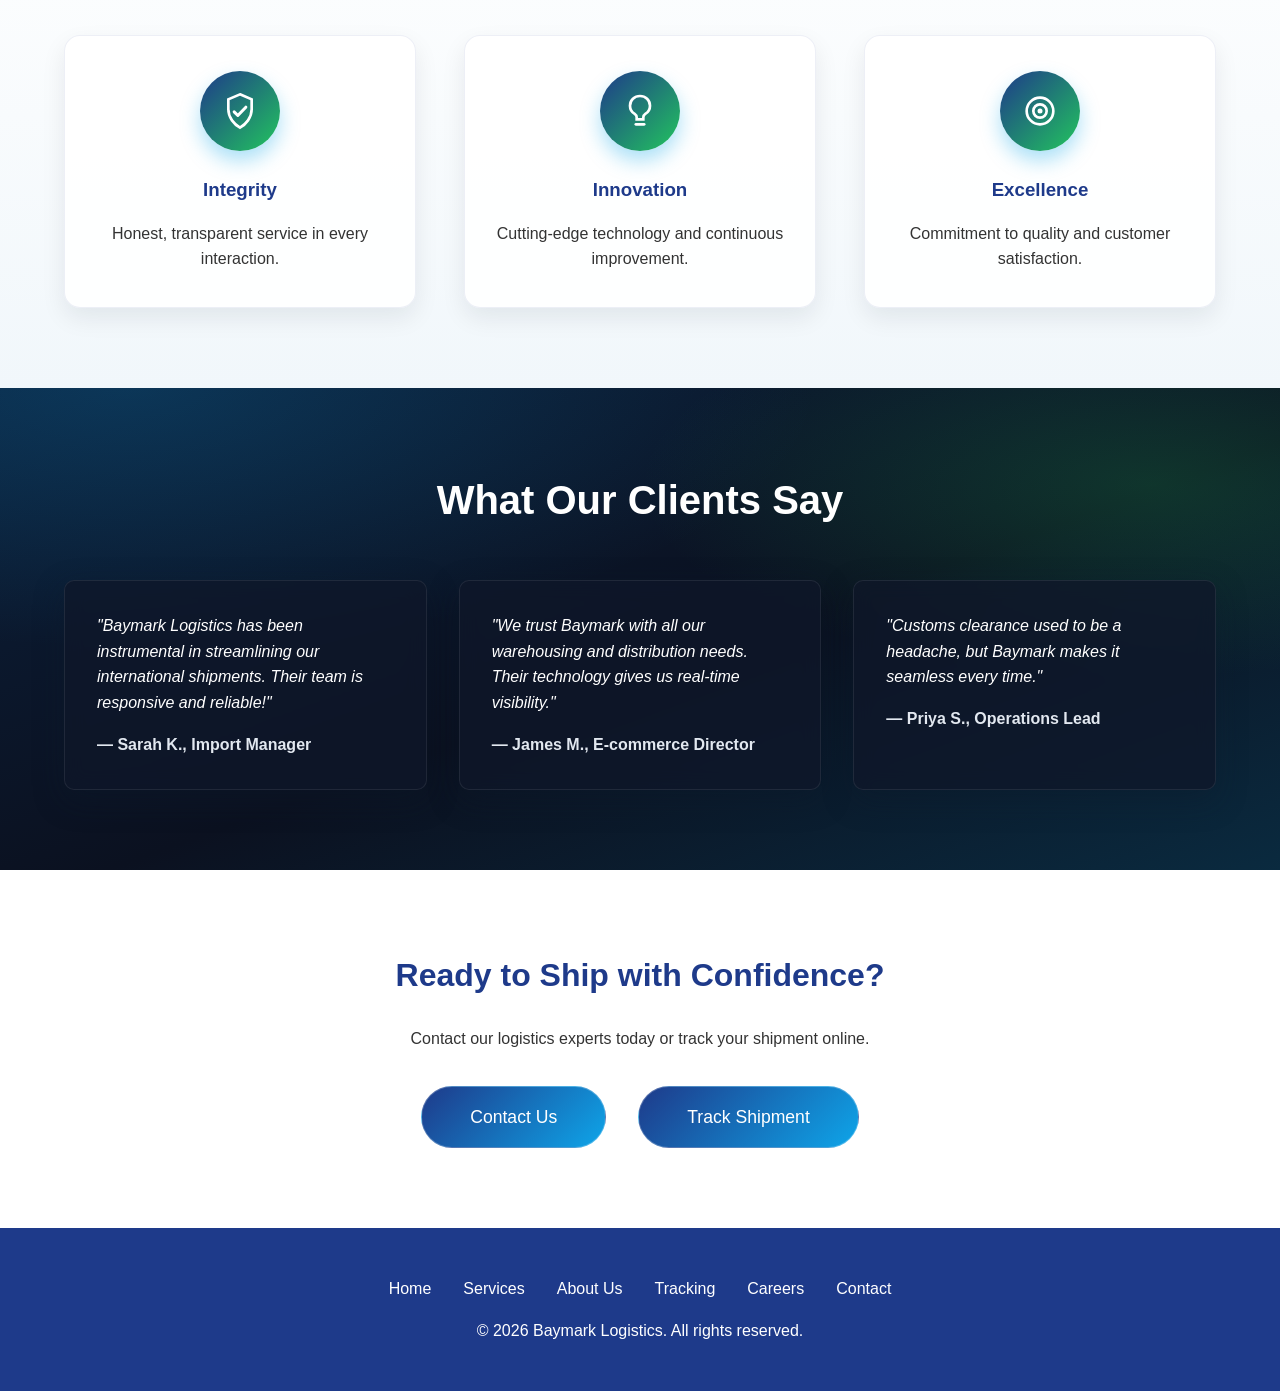
==== commit 86d13a28: "New design for the website" ====
--- a/index.html
+++ b/index.html
@@ -3,6 +3,7 @@
 <head>
     <meta charset="UTF-8">
     <meta name="viewport" content="width=device-width, initial-scale=1.0">
+    <meta name="theme-color" content="#0b3d91">
     <title>Baymark Logistics Kenya | Freight Forwarding & Global Logistics Solutions</title>
 
     <meta name="description" content="Baymark Logistics Kenya offers global freight forwarding, warehousing, customs clearance, and supply chain solutions for businesses worldwide.">
@@ -18,7 +19,7 @@
     <!-- Facebook Meta Tags -->
     <meta property="og:title" content="Baymark Logistics - Global Logistics Solutions">
     <meta property="og:description" content="Seamless shipping, warehousing, and supply chain solutions for businesses worldwide.">
-    <meta property="og:image" content="logo/logobg.webp">
+    <meta property="og:image" content="https://baymark.co.ke/logo/logobg.webp">
     <meta property="og:image:alt" content="Baymark Logistics - Global Logistics Solutions">
     <meta property="og:site_name" content="Baymark Logistics">
     <meta property="og:locale" content="en_US">
@@ -30,7 +31,8 @@
     <!-- Twitter Meta Tags -->      
     <meta name="twitter:title" content="Baymark Logistics - Global Logistics Solutions">
     <meta name="twitter:description" content="Seamless shipping, warehousing, and supply chain solutions for businesses worldwide.">
-    <meta name="twitter:image" content="logo/logobg.webp">
+    <meta name="twitter:image" content="https://baymark.co.ke/logo/logobg.webp">
+    <meta name="twitter:image:alt" content="Baymark Logistics - Global Logistics Solutions">
     <meta name="twitter:url" content="https://baymark.co.ke/">
     <meta name="twitter:card" content="summary_large_image">
     
@@ -71,6 +73,19 @@
   }
 }
 </script>
+<script type="application/ld+json">
+{
+  "@context": "https://schema.org",
+  "@type": "WebSite",
+  "name": "Baymark Logistics",
+  "url": "https://baymark.co.ke",
+  "potentialAction": {
+    "@type": "SearchAction",
+    "target": "https://baymark.co.ke/services.html",
+    "query-input": "required name=search_term_string"
+  }
+}
+</script>
 
 </head>
 <body>
@@ -104,48 +119,69 @@
         <h2 class="section-title">Freight Forwarding Services in Kenya</h2>
         <div class="services-grid">
             <div class="service-card">
-                <div class="service-icon">🚢</div>
+                <div class="service-icon">&#128642;</div>
                 <h3>Freight Forwarding</h3>
                 <p>Air, sea, and land transportation with global reach and reliable delivery.</p>
             </div>
             <div class="service-card">
-                <div class="service-icon">📦</div>
+                <div class="service-icon">&#128230;</div>
                 <h3>Warehousing & Distribution</h3>
                 <p>Secure storage, real-time inventory tracking, and efficient fulfillment.</p>
             </div>
             <div class="service-card">
-                <div class="service-icon">✅</div>
+                <div class="service-icon">&#9989;</div>
                 <h3>Customs Clearance</h3>
                 <p>Expert handling of customs paperwork and compliance for smooth border crossings.</p>
             </div>
             <div class="service-card">
-                <div class="service-icon">🔗</div>
+                <div class="service-icon">&#128209;</div>
                 <h3>Supply Chain Management</h3>
                 <p>End-to-end solutions to optimize your supply chain and reduce costs.</p>
             </div>
             <div class="service-card">
-                <div class="service-icon">🚚</div>
+                <div class="service-icon">&#128666;</div>
                 <h3>Last-Mile Delivery</h3>
                 <p>Fast, reliable delivery to your customers with real-time tracking.</p>
-            </div>
-        </div>
-    </section>
-
-    <section class="features">
+            </div>        
+            <div class="service-card">
+                <div class="service-icon">&#128737;</div>
+                <h3>Cargo Insurance</h3>
+                <p>Comprehensive cargo insurance to protect your shipments against loss, damage, and delays.</p>
+            </div>
+        </div>
+    </section>
+
+        <section class="features">
         <h2 class="section-title">Why Choose Baymark Logistics?</h2>
         <div class="features-grid">
             <div class="feature-item">
-                <div class="feature-icon">🤝</div>
+                <div class="feature-icon" aria-hidden="true">
+                    <svg viewBox="0 0 24 24" role="img" focusable="false">
+                        <path d="M12 2l7 3v6c0 5-3.5 9-7 11-3.5-2-7-6-7-11V5l7-3z" fill="none" stroke="currentColor" stroke-width="1.6"/>
+                        <path d="M8.5 12.5l2.2 2.2 4.8-5" fill="none" stroke="currentColor" stroke-width="1.8" stroke-linecap="round" stroke-linejoin="round"/>
+                    </svg>
+                </div>
                 <h3>Integrity</h3>
                 <p>Honest, transparent service in every interaction.</p>
             </div>
             <div class="feature-item">
-                <div class="feature-icon">💡</div>
+                <div class="feature-icon" aria-hidden="true">
+                    <svg viewBox="0 0 24 24" role="img" focusable="false">
+                        <path d="M12 3c3.3 0 6 2.6 6 5.8 0 2.1-1.1 3.9-2.8 4.9-.6.4-1.2 1.2-1.2 2.1V17H10v-1.2c0-.9-.6-1.7-1.2-2.1C7.1 12.7 6 10.9 6 8.8 6 5.6 8.7 3 12 3z" fill="none" stroke="currentColor" stroke-width="1.6" stroke-linecap="round"/>
+                        <path d="M9.5 20h5" fill="none" stroke="currentColor" stroke-width="1.6" stroke-linecap="round"/>
+                    </svg>
+                </div>
                 <h3>Innovation</h3>
                 <p>Cutting-edge technology and continuous improvement.</p>
             </div>
             <div class="feature-item">
-                <div class="feature-icon">🎯</div>
+                <div class="feature-icon" aria-hidden="true">
+                    <svg viewBox="0 0 24 24" role="img" focusable="false">
+                        <circle cx="12" cy="12" r="8" fill="none" stroke="currentColor" stroke-width="1.6"/>
+                        <circle cx="12" cy="12" r="4" fill="none" stroke="currentColor" stroke-width="1.6"/>
+                        <circle cx="12" cy="12" r="1.5" fill="currentColor"/>
+                    </svg>
+                </div>
                 <h3>Excellence</h3>
                 <p>Commitment to quality and customer satisfaction.</p>
             </div>
@@ -175,7 +211,7 @@
         <p>Contact our logistics experts today or track your shipment online.</p>
         <div class="cta-buttons-container">
             <a href="contact.html" class="cta-button" style="margin-right: 1rem;">Contact Us</a>
-            <a href="tracking.html" class="cta-button" style="background: #1e3a8a;">Track Shipment</a>
+            <a href="tracking.html" class="cta-button">Track Shipment</a>
         </div>
     </section>
 
@@ -188,9 +224,14 @@
             <a href="careers.html">Careers</a>
             <a href="contact.html">Contact</a>
         </div>
-        <p>&copy; 2025 Baymark Logistics. All rights reserved.</p>
+        <p>&copy; 2026 Baymark Logistics. All rights reserved.</p>
     </footer>
 
     <script src="index.js" defer></script>
 </body>
-</html>+</html>
+
+
+
+
+
--- a/index.css
+++ b/index.css
@@ -8,6 +8,15 @@
     font-family: 'Segoe UI', Tahoma, Geneva, Verdana, sans-serif;
     line-height: 1.6;
     color: #333;
+}
+:root {
+    --baymark-blue: #1e3a8a;
+    --baymark-sky: #0ea5e9;
+    --baymark-green: #22c55e;
+    --baymark-ink: #0b1a2b;
+    --hero-deep: #0b3d91;
+    --hero-teal: #0f766e;
+    --nav-glass: rgba(231, 238, 244, 0.9);
 }
 img {
   max-width: 100%;
@@ -27,7 +36,7 @@
 }
 
 nav {
-    background: #d6d6d6;
+    background: #e7eef4;
     padding: 1rem 5%;
     position: fixed;
     width: 100%;
@@ -42,6 +51,12 @@
     align-items: center;
     max-width: 1400px;
     margin: 0 auto;
+    background: var(--nav-glass);
+    padding: 0.6rem 1.2rem;
+    border-radius: 999px;
+    border: 1px solid rgba(30, 58, 138, 0.08);
+    box-shadow: 0 10px 30px rgba(11, 26, 43, 0.08);
+    backdrop-filter: blur(10px);
 }
 
 .logo {
@@ -58,13 +73,32 @@
 }
 
 .nav-links a {
-    color: #1e3a8a;
+    color: var(--baymark-blue);
     text-decoration: none;
-    transition: color 0.3s;
+    transition: color 0.3s, transform 0.3s;
+    position: relative;
 }
 
 .nav-links a:hover {
-    color: #22c55e;
+    color: var(--baymark-green);
+    transform: translateY(-2px);
+}
+
+.nav-links a::after {
+    content: "";
+    position: absolute;
+    left: 0;
+    bottom: -6px;
+    width: 100%;
+    height: 2px;
+    background: linear-gradient(90deg, var(--baymark-blue), var(--baymark-green));
+    transform: scaleX(0);
+    transform-origin: left;
+    transition: transform 0.3s ease;
+}
+
+.nav-links a:hover::after {
+    transform: scaleX(1);
 }
 
 /* Hamburger Menu Styles */
@@ -78,7 +112,7 @@
 .hamburger span {
     width: 25px;
     height: 3px;
-    background: white;
+    background: linear-gradient(90deg, var(--baymark-blue), var(--baymark-green));
     margin: 3px 0;
     transition: 0.3s;
 }
@@ -106,7 +140,7 @@
         right: -100%;
         top: 0;
         flex-direction: column;
-        background: #1e3a8a;
+        background: linear-gradient(160deg, var(--hero-deep), var(--hero-teal) 55%, var(--baymark-green));
         width: 70%;
         max-width: 300px;
         height: 100vh;
@@ -129,28 +163,62 @@
         display: block;
         padding: 0.5rem 0;
         font-size: 1.1rem;
+        color: #f8fafc;
+    }
+    
+    .nav-links a:hover {
+        color: #d1fae5;
+    }
+    
+    .nav-links a::after {
+        background: linear-gradient(90deg, #f8fafc, #d1fae5);
     }
 }
     
 /* Hero Section */
 .hero {
-    background: linear-gradient(135deg, #1e40af 0%, #3b82f6 100%);
+    background: linear-gradient(135deg, var(--hero-deep) 0%, var(--baymark-sky) 45%, var(--baymark-green) 100%);
     color: white;
     padding: 180px 5% 120px;
     text-align: center;
     margin-top: 60px;
+    position: relative;
+    overflow: hidden;
+}
+
+.hero::before {
+    content: "";
+    position: absolute;
+    inset: -20%;
+    background:
+        radial-gradient(45% 45% at 20% 20%, rgba(255,255,255,0.18), transparent 60%),
+        radial-gradient(35% 35% at 80% 30%, rgba(34,197,94,0.22), transparent 60%),
+        radial-gradient(50% 50% at 70% 80%, rgba(14,165,233,0.25), transparent 60%);
+    opacity: 0.8;
+    pointer-events: none;
+}
+
+.hero::after {
+    content: "";
+    position: absolute;
+    inset: 0;
+    background-image: linear-gradient(120deg, rgba(255,255,255,0.08) 0%, rgba(255,255,255,0.02) 40%, rgba(255,255,255,0) 60%);
+    mix-blend-mode: screen;
+    pointer-events: none;
 }
 
 .hero h1 {
     font-size: 3.5rem;
     margin-bottom: 1rem;
     animation: fadeInUp 1s;
+    text-shadow: 0 12px 30px rgba(11,26,43,0.4);
 }
 
 .hero p {
     font-size: 1.5rem;
     margin-bottom: 2rem;
     animation: fadeInUp 1.2s;
+    color: #e2f3ff;
 }
 /* CTA Buttons Container */
 .cta-buttons-container {
@@ -163,14 +231,14 @@
 
 
 .cta-button {
-    background: #1e3a8a;
+    background: linear-gradient(135deg, var(--baymark-blue), var(--baymark-sky));
     color: #ffffff;
     padding: 1rem 3rem;
-    border: none;
+    border: 1px solid rgba(255,255,255,0.25);
     border-radius: 50px;
     font-size: 1.1rem;
     cursor: pointer;
-    transition: transform 0.3s, box-shadow 0.3s;
+    transition: transform 0.3s, box-shadow 0.3s, background 0.3s;
     text-decoration: none;
     display: inline-block;
     animation: fadeInUp 1.4s;
@@ -178,14 +246,17 @@
 
 .cta-button:hover {
     transform: translateY(-3px);
-    box-shadow: 0 10px 25px rgba(34, 197, 94, 0.3);
+    background: linear-gradient(135deg, var(--baymark-blue), var(--baymark-green));
+    box-shadow: 0 12px 30px rgba(34, 197, 94, 0.35);
 }
 
 
 /* Services Section */
 .services {
     padding: 80px 5%;
-    background: #f8fafc;
+    background: linear-gradient(180deg, #f8fafc 0%, #eef6fb 100%);
+    position: relative;
+    overflow: hidden;
 }
 
 .section-title {
@@ -197,29 +268,41 @@
 
 .services-grid {
     display: grid;
-    grid-template-columns: repeat(auto-fit, minmax(280px, 1fr));
+    grid-template-columns: repeat(3, minmax(0, 1fr));
     gap: 2rem;
     max-width: 1400px;
     margin: 0 auto;
 }
 
 .service-card {
-    background: white;
-    padding: 2rem;
-    border-radius: 10px;
-    text-align: center;
-    transition: transform 0.3s, box-shadow 0.3s;
-    box-shadow: 0 2px 10px rgba(0,0,0,0.1);
+    background: rgba(255,255,255,0.95);
+    padding: 2.2rem 2rem;
+    border-radius: 16px;
+    text-align: left;
+    transition: transform 0.3s, box-shadow 0.3s, border-color 0.3s;
+    box-shadow: 0 10px 24px rgba(11,26,43,0.08);
+    border: 1px solid rgba(30,58,138,0.08);
+    position: relative;
+    overflow: hidden;
 }
 
 .service-card:hover {
-    transform: translateY(-10px);
-    box-shadow: 0 10px 30px rgba(0,0,0,0.15);
+    transform: translateY(-8px);
+    box-shadow: 0 18px 40px rgba(14,165,233,0.18);
+    border-color: rgba(34,197,94,0.35);
 }
 
 .service-icon {
-    font-size: 3rem;
-    margin-bottom: 1rem;
+    width: 56px;
+    height: 56px;
+    border-radius: 14px;
+    display: grid;
+    place-items: center;
+    background: linear-gradient(135deg, var(--baymark-blue), var(--baymark-green));
+    color: #ffffff;
+    font-size: 1.6rem;
+    margin-bottom: 1.2rem;
+    box-shadow: 0 10px 20px rgba(14,165,233,0.25);
 }
 
 .service-card h3 {
@@ -227,10 +310,16 @@
     margin-bottom: 1rem;
 }
 
+.service-card p {
+    color: #425466;
+}
+
 /* Features Section */
 .features {
     padding: 80px 5%;
-    background: white;
+    background: linear-gradient(180deg, #ffffff 0%, #f1f7fb 100%);
+    position: relative;
+    overflow: hidden;
 }
 
 .features-grid {
@@ -243,12 +332,18 @@
 
 .feature-item {
     text-align: center;
+    background: rgba(255,255,255,0.9);
+    border: 1px solid rgba(30,58,138,0.08);
+    border-radius: 16px;
+    padding: 2.2rem 1.8rem;
+    box-shadow: 0 10px 24px rgba(11,26,43,0.08);
+    transition: transform 0.3s, box-shadow 0.3s, border-color 0.3s;
 }
 
 .feature-icon {
     width: 80px;
     height: 80px;
-    background: #3b82f6;
+    background: linear-gradient(135deg, var(--baymark-blue), var(--baymark-green));
     border-radius: 50%;
     display: flex;
     align-items: center;
@@ -256,6 +351,19 @@
     margin: 0 auto 1.5rem;
     font-size: 2.5rem;
     color: white;
+    box-shadow: 0 10px 20px rgba(14,165,233,0.35);
+}
+
+.feature-icon svg {
+    width: 40px;
+    height: 40px;
+    display: block;
+}
+
+.feature-item:hover {
+    transform: translateY(-8px);
+    border-color: rgba(34,197,94,0.35);
+    box-shadow: 0 16px 40px rgba(14,165,233,0.18);
 }
 
 .feature-item h3 {
@@ -266,8 +374,12 @@
 /* Testimonials */
 .testimonials {
     padding: 80px 5%;
-    background: #0b1120;
-    color:#f8fafc; 
+    background: radial-gradient(120% 120% at 10% 0%, rgba(14,165,233,0.18) 0%, transparent 45%),
+                radial-gradient(80% 80% at 90% 20%, rgba(34,197,94,0.2) 0%, transparent 50%),
+                linear-gradient(160deg, #0b1f3a 0%, #0b1120 55%, #0a2a3f 100%);
+    color: #f8fafc;
+    position: relative;
+    overflow: hidden;
 }
 
 .testimonials-grid {
@@ -279,11 +391,20 @@
 }
 
 .testimonial-card {
-    background: #1e293b;
+    background: rgba(15, 23, 42, 0.75);
     color: #ffffff;
     padding: 2rem;
     border-radius: 10px;
+    border: 1px solid rgba(255,255,255,0.08);
+    box-shadow: 0 10px 30px rgba(11,26,43,0.35);
     backdrop-filter: blur(10px);
+    transition: transform 0.3s, box-shadow 0.3s, border-color 0.3s;
+}
+
+.testimonial-card:hover {
+    transform: translateY(-6px);
+    border-color: rgba(34,197,94,0.35);
+    box-shadow: 0 16px 40px rgba(14,165,233,0.25);
 }
 
 .testimonial-card p {
@@ -298,16 +419,44 @@
 
 /* Content Pages */
 .page-header {
-    background: linear-gradient(135deg, #1e40af 0%, #3b82f6 100%);
+    background: linear-gradient(135deg, var(--hero-deep) 0%, var(--baymark-sky) 45%, var(--baymark-green) 100%);
     color: white;
     padding: 140px 5% 80px;
     text-align: center;
     margin-top: 60px;
+    position: relative;
+    overflow: hidden;
+}
+
+.page-header::before {
+    content: "";
+    position: absolute;
+    inset: -20%;
+    background:
+        radial-gradient(45% 45% at 20% 20%, rgba(255,255,255,0.18), transparent 60%),
+        radial-gradient(35% 35% at 80% 30%, rgba(34,197,94,0.22), transparent 60%),
+        radial-gradient(50% 50% at 70% 80%, rgba(14,165,233,0.25), transparent 60%);
+    opacity: 0.8;
+    pointer-events: none;
+}
+
+.page-header::after {
+    content: "";
+    position: absolute;
+    inset: 0;
+    background-image: linear-gradient(120deg, rgba(255,255,255,0.08) 0%, rgba(255,255,255,0.02) 40%, rgba(255,255,255,0) 60%);
+    mix-blend-mode: screen;
+    pointer-events: none;
 }
 
 .page-header h1 {
     font-size: 3rem;
     margin-bottom: 1rem;
+    text-shadow: 0 12px 30px rgba(11,26,43,0.4);
+}
+
+.page-header p {
+    color: #e2f3ff;
 }
 
 .content-section {
@@ -331,10 +480,11 @@
 .contact-form {
     max-width: 600px;
     margin: 0 auto;
-    background: white;
+    background: rgba(255,255,255,0.95);
     padding: 3rem;
-    border-radius: 10px;
-    box-shadow: 0 5px 20px rgba(0,0,0,0.1);
+    border-radius: 16px;
+    border: 1px solid rgba(30,58,138,0.08);
+    box-shadow: 0 12px 30px rgba(11,26,43,0.12);
 }
 
 .form-group {
@@ -344,7 +494,7 @@
 .form-group label {
     display: block;
     margin-bottom: 0.5rem;
-    color: #1e3a8a;
+    color: var(--baymark-blue);
     font-weight: 600;
 }
 
@@ -352,23 +502,109 @@
 .form-group textarea,
 .form-group select {
     width: 100%;
-    padding: 0.8rem;
-    border: 2px solid #e2e8f0;
-    border-radius: 5px;
+    padding: 0.9rem 1rem;
+    border: 1px solid rgba(30,58,138,0.12);
+    border-radius: 10px;
     font-size: 1rem;
-    transition: border-color 0.3s;
+    background: #ffffff;
+    transition: border-color 0.3s, box-shadow 0.3s;
 }
 
 .form-group input:focus,
 .form-group textarea:focus,
 .form-group select:focus {
     outline: none;
-    border-color: #3b82f6;
+    border-color: var(--baymark-sky);
+    box-shadow: 0 0 0 4px rgba(14,165,233,0.15);
 }
 
 .form-group textarea {
     resize: vertical;
     min-height: 120px;
+}
+
+/* Contact Cards */
+.contact-grid {
+    display: grid;
+    grid-template-columns: repeat(auto-fit, minmax(260px, 1fr));
+    gap: 2rem;
+    margin-bottom: 3.5rem;
+}
+
+.contact-card {
+    background: rgba(255,255,255,0.95);
+    border: 1px solid rgba(30,58,138,0.08);
+    border-radius: 16px;
+    padding: 2rem;
+    box-shadow: 0 10px 24px rgba(11,26,43,0.08);
+    transition: transform 0.3s, box-shadow 0.3s, border-color 0.3s;
+}
+
+.contact-card:hover {
+    transform: translateY(-6px);
+    border-color: rgba(34,197,94,0.35);
+    box-shadow: 0 16px 40px rgba(14,165,233,0.18);
+}
+
+.contact-card h3 {
+    color: var(--baymark-blue);
+    margin-bottom: 0.8rem;
+}
+
+.contact-card p {
+    color: #425466;
+}
+
+.contact-icon {
+    width: 56px;
+    height: 56px;
+    border-radius: 14px;
+    display: grid;
+    place-items: center;
+    background: linear-gradient(135deg, var(--baymark-blue), var(--baymark-green));
+    color: #ffffff;
+    margin-bottom: 1.2rem;
+    box-shadow: 0 10px 20px rgba(14,165,233,0.25);
+}
+
+.contact-icon svg {
+    width: 26px;
+    height: 26px;
+    display: block;
+}
+
+.contact-location {
+    margin-bottom: 3.5rem;
+    background: rgba(255,255,255,0.95);
+    border: 1px solid rgba(30,58,138,0.08);
+    border-radius: 16px;
+    padding: 2rem;
+    box-shadow: 0 10px 24px rgba(11,26,43,0.08);
+}
+
+.contact-location-header {
+    display: flex;
+    align-items: center;
+    gap: 1rem;
+    margin-bottom: 1.5rem;
+}
+
+.contact-location-header h3 {
+    color: var(--baymark-blue);
+    margin: 0;
+}
+
+.contact-location-map {
+    text-align: center;
+    padding: 3rem;
+    background: #ffffff;
+    border-radius: 12px;
+    color: #64748b;
+}
+
+.contact-location-map p + p {
+    font-size: 0.9rem;
+    margin-top: 0.6rem;
 }
 
 /* Tracking Section */
@@ -394,6 +630,80 @@
     animation: fadeInUp 0.5s;
 }
 
+/* Form Toast */
+.form-toast {
+    position: fixed;
+    right: 5%;
+    top: 90px;
+    display: flex;
+    align-items: center;
+    gap: 0.8rem;
+    background: rgba(255,255,255,0.96);
+    border: 1px solid rgba(34,197,94,0.35);
+    border-left: 5px solid var(--baymark-green);
+    border-radius: 14px;
+    padding: 0.9rem 1.1rem;
+    box-shadow: 0 16px 40px rgba(11,26,43,0.18);
+    color: #0f172a;
+    opacity: 0;
+    transform: translateY(-10px);
+    pointer-events: none;
+    transition: opacity 0.3s ease, transform 0.3s ease;
+    z-index: 2000;
+}
+
+.form-toast.error {
+    border-color: rgba(239,68,68,0.35);
+    border-left-color: #ef4444;
+}
+
+.form-toast.show {
+    opacity: 1;
+    transform: translateY(0);
+    pointer-events: auto;
+}
+
+.form-toast__icon {
+    width: 36px;
+    height: 36px;
+    border-radius: 999px;
+    display: grid;
+    place-items: center;
+    background: linear-gradient(135deg, var(--baymark-blue), var(--baymark-green));
+    color: #ffffff;
+    font-weight: 700;
+    box-shadow: 0 8px 18px rgba(14,165,233,0.25);
+    flex: 0 0 auto;
+}
+
+.form-toast.error .form-toast__icon {
+    background: linear-gradient(135deg, #ef4444, #f97316);
+}
+
+.form-toast__content {
+    display: flex;
+    flex-direction: column;
+    gap: 0.15rem;
+    font-size: 0.95rem;
+}
+
+.form-toast__content strong {
+    font-size: 1rem;
+}
+
+.form-toast__close {
+    border: none;
+    background: transparent;
+    color: #475569;
+    font-size: 1.2rem;
+    cursor: pointer;
+    padding: 0 0.2rem;
+}
+
+.form-toast__close:hover {
+    color: #0f172a;
+}
+
 /* Careers Section */
 .job-listing {
     background: white;
@@ -432,11 +742,30 @@
 .footer-links a {
     color: white;
     text-decoration: none;
-    transition: color 0.3s;
+    transition: color 0.3s, transform 0.3s;
+    position: relative;
 }
 
 .footer-links a:hover {
-    color: #22c55e;
+    color: #d1fae5;
+    transform: translateY(-2px);
+}
+
+.footer-links a::after {
+    content: "";
+    position: absolute;
+    left: 0;
+    bottom: -6px;
+    width: 100%;
+    height: 2px;
+    background: linear-gradient(90deg, var(--baymark-blue), var(--baymark-green));
+    transform: scaleX(0);
+    transform-origin: left;
+    transition: transform 0.3s ease;
+}
+
+.footer-links a:hover::after {
+    transform: scaleX(1);
 }
 
 /* Animations */
@@ -469,4 +798,70 @@
     .section-title {
         font-size: 2rem;
     }
-}+
+    .service-card h3,
+    .feature-item h3,
+    .testimonial-card h3,
+    .contact-card h3,
+    .job-listing h3 {
+        font-size: 1.2rem;
+    }
+
+    .service-card p,
+    .feature-item p,
+    .testimonial-card p,
+    .contact-card p,
+    .job-listing p {
+        font-size: 0.98rem;
+        line-height: 1.7;
+    }
+
+    .services-grid {
+        grid-template-columns: 1fr;
+        gap: 1.5rem;
+    }
+
+    .service-card,
+    .feature-item,
+    .testimonial-card,
+    .contact-card,
+    .contact-location,
+    .contact-form,
+    .tracking-container,
+    .job-listing {
+        padding: 1.6rem;
+        border-radius: 14px;
+    }
+
+    .service-icon,
+    .feature-icon,
+    .contact-icon {
+        width: 52px;
+        height: 52px;
+        border-radius: 12px;
+    }
+
+    .feature-icon svg,
+    .contact-icon svg {
+        width: 22px;
+        height: 22px;
+    }
+
+    .form-toast {
+        right: 1rem;
+        left: 1rem;
+        top: 80px;
+    }
+}
+
+@media (max-width: 1024px) {
+    .services-grid {
+        grid-template-columns: repeat(2, minmax(0, 1fr));
+    }
+
+    .features-grid,
+    .testimonials-grid,
+    .contact-grid {
+        gap: 2rem;
+    }
+}
--- a/index.css
+++ b/index.css
@@ -8,6 +8,15 @@
     font-family: 'Segoe UI', Tahoma, Geneva, Verdana, sans-serif;
     line-height: 1.6;
     color: #333;
+}
+:root {
+    --baymark-blue: #1e3a8a;
+    --baymark-sky: #0ea5e9;
+    --baymark-green: #22c55e;
+    --baymark-ink: #0b1a2b;
+    --hero-deep: #0b3d91;
+    --hero-teal: #0f766e;
+    --nav-glass: rgba(231, 238, 244, 0.9);
 }
 img {
   max-width: 100%;
@@ -27,7 +36,7 @@
 }
 
 nav {
-    background: #d6d6d6;
+    background: #e7eef4;
     padding: 1rem 5%;
     position: fixed;
     width: 100%;
@@ -42,6 +51,12 @@
     align-items: center;
     max-width: 1400px;
     margin: 0 auto;
+    background: var(--nav-glass);
+    padding: 0.6rem 1.2rem;
+    border-radius: 999px;
+    border: 1px solid rgba(30, 58, 138, 0.08);
+    box-shadow: 0 10px 30px rgba(11, 26, 43, 0.08);
+    backdrop-filter: blur(10px);
 }
 
 .logo {
@@ -58,13 +73,32 @@
 }
 
 .nav-links a {
-    color: #1e3a8a;
+    color: var(--baymark-blue);
     text-decoration: none;
-    transition: color 0.3s;
+    transition: color 0.3s, transform 0.3s;
+    position: relative;
 }
 
 .nav-links a:hover {
-    color: #22c55e;
+    color: var(--baymark-green);
+    transform: translateY(-2px);
+}
+
+.nav-links a::after {
+    content: "";
+    position: absolute;
+    left: 0;
+    bottom: -6px;
+    width: 100%;
+    height: 2px;
+    background: linear-gradient(90deg, var(--baymark-blue), var(--baymark-green));
+    transform: scaleX(0);
+    transform-origin: left;
+    transition: transform 0.3s ease;
+}
+
+.nav-links a:hover::after {
+    transform: scaleX(1);
 }
 
 /* Hamburger Menu Styles */
@@ -78,7 +112,7 @@
 .hamburger span {
     width: 25px;
     height: 3px;
-    background: white;
+    background: linear-gradient(90deg, var(--baymark-blue), var(--baymark-green));
     margin: 3px 0;
     transition: 0.3s;
 }
@@ -106,7 +140,7 @@
         right: -100%;
         top: 0;
         flex-direction: column;
-        background: #1e3a8a;
+        background: linear-gradient(160deg, var(--hero-deep), var(--hero-teal) 55%, var(--baymark-green));
         width: 70%;
         max-width: 300px;
         height: 100vh;
@@ -129,28 +163,62 @@
         display: block;
         padding: 0.5rem 0;
         font-size: 1.1rem;
+        color: #f8fafc;
+    }
+    
+    .nav-links a:hover {
+        color: #d1fae5;
+    }
+    
+    .nav-links a::after {
+        background: linear-gradient(90deg, #f8fafc, #d1fae5);
     }
 }
     
 /* Hero Section */
 .hero {
-    background: linear-gradient(135deg, #1e40af 0%, #3b82f6 100%);
+    background: linear-gradient(135deg, var(--hero-deep) 0%, var(--baymark-sky) 45%, var(--baymark-green) 100%);
     color: white;
     padding: 180px 5% 120px;
     text-align: center;
     margin-top: 60px;
+    position: relative;
+    overflow: hidden;
+}
+
+.hero::before {
+    content: "";
+    position: absolute;
+    inset: -20%;
+    background:
+        radial-gradient(45% 45% at 20% 20%, rgba(255,255,255,0.18), transparent 60%),
+        radial-gradient(35% 35% at 80% 30%, rgba(34,197,94,0.22), transparent 60%),
+        radial-gradient(50% 50% at 70% 80%, rgba(14,165,233,0.25), transparent 60%);
+    opacity: 0.8;
+    pointer-events: none;
+}
+
+.hero::after {
+    content: "";
+    position: absolute;
+    inset: 0;
+    background-image: linear-gradient(120deg, rgba(255,255,255,0.08) 0%, rgba(255,255,255,0.02) 40%, rgba(255,255,255,0) 60%);
+    mix-blend-mode: screen;
+    pointer-events: none;
 }
 
 .hero h1 {
     font-size: 3.5rem;
     margin-bottom: 1rem;
     animation: fadeInUp 1s;
+    text-shadow: 0 12px 30px rgba(11,26,43,0.4);
 }
 
 .hero p {
     font-size: 1.5rem;
     margin-bottom: 2rem;
     animation: fadeInUp 1.2s;
+    color: #e2f3ff;
 }
 /* CTA Buttons Container */
 .cta-buttons-container {
@@ -163,14 +231,14 @@
 
 
 .cta-button {
-    background: #1e3a8a;
+    background: linear-gradient(135deg, var(--baymark-blue), var(--baymark-sky));
     color: #ffffff;
     padding: 1rem 3rem;
-    border: none;
+    border: 1px solid rgba(255,255,255,0.25);
     border-radius: 50px;
     font-size: 1.1rem;
     cursor: pointer;
-    transition: transform 0.3s, box-shadow 0.3s;
+    transition: transform 0.3s, box-shadow 0.3s, background 0.3s;
     text-decoration: none;
     display: inline-block;
     animation: fadeInUp 1.4s;
@@ -178,14 +246,17 @@
 
 .cta-button:hover {
     transform: translateY(-3px);
-    box-shadow: 0 10px 25px rgba(34, 197, 94, 0.3);
+    background: linear-gradient(135deg, var(--baymark-blue), var(--baymark-green));
+    box-shadow: 0 12px 30px rgba(34, 197, 94, 0.35);
 }
 
 
 /* Services Section */
 .services {
     padding: 80px 5%;
-    background: #f8fafc;
+    background: linear-gradient(180deg, #f8fafc 0%, #eef6fb 100%);
+    position: relative;
+    overflow: hidden;
 }
 
 .section-title {
@@ -197,29 +268,41 @@
 
 .services-grid {
     display: grid;
-    grid-template-columns: repeat(auto-fit, minmax(280px, 1fr));
+    grid-template-columns: repeat(3, minmax(0, 1fr));
     gap: 2rem;
     max-width: 1400px;
     margin: 0 auto;
 }
 
 .service-card {
-    background: white;
-    padding: 2rem;
-    border-radius: 10px;
-    text-align: center;
-    transition: transform 0.3s, box-shadow 0.3s;
-    box-shadow: 0 2px 10px rgba(0,0,0,0.1);
+    background: rgba(255,255,255,0.95);
+    padding: 2.2rem 2rem;
+    border-radius: 16px;
+    text-align: left;
+    transition: transform 0.3s, box-shadow 0.3s, border-color 0.3s;
+    box-shadow: 0 10px 24px rgba(11,26,43,0.08);
+    border: 1px solid rgba(30,58,138,0.08);
+    position: relative;
+    overflow: hidden;
 }
 
 .service-card:hover {
-    transform: translateY(-10px);
-    box-shadow: 0 10px 30px rgba(0,0,0,0.15);
+    transform: translateY(-8px);
+    box-shadow: 0 18px 40px rgba(14,165,233,0.18);
+    border-color: rgba(34,197,94,0.35);
 }
 
 .service-icon {
-    font-size: 3rem;
-    margin-bottom: 1rem;
+    width: 56px;
+    height: 56px;
+    border-radius: 14px;
+    display: grid;
+    place-items: center;
+    background: linear-gradient(135deg, var(--baymark-blue), var(--baymark-green));
+    color: #ffffff;
+    font-size: 1.6rem;
+    margin-bottom: 1.2rem;
+    box-shadow: 0 10px 20px rgba(14,165,233,0.25);
 }
 
 .service-card h3 {
@@ -227,10 +310,16 @@
     margin-bottom: 1rem;
 }
 
+.service-card p {
+    color: #425466;
+}
+
 /* Features Section */
 .features {
     padding: 80px 5%;
-    background: white;
+    background: linear-gradient(180deg, #ffffff 0%, #f1f7fb 100%);
+    position: relative;
+    overflow: hidden;
 }
 
 .features-grid {
@@ -243,12 +332,18 @@
 
 .feature-item {
     text-align: center;
+    background: rgba(255,255,255,0.9);
+    border: 1px solid rgba(30,58,138,0.08);
+    border-radius: 16px;
+    padding: 2.2rem 1.8rem;
+    box-shadow: 0 10px 24px rgba(11,26,43,0.08);
+    transition: transform 0.3s, box-shadow 0.3s, border-color 0.3s;
 }
 
 .feature-icon {
     width: 80px;
     height: 80px;
-    background: #3b82f6;
+    background: linear-gradient(135deg, var(--baymark-blue), var(--baymark-green));
     border-radius: 50%;
     display: flex;
     align-items: center;
@@ -256,6 +351,19 @@
     margin: 0 auto 1.5rem;
     font-size: 2.5rem;
     color: white;
+    box-shadow: 0 10px 20px rgba(14,165,233,0.35);
+}
+
+.feature-icon svg {
+    width: 40px;
+    height: 40px;
+    display: block;
+}
+
+.feature-item:hover {
+    transform: translateY(-8px);
+    border-color: rgba(34,197,94,0.35);
+    box-shadow: 0 16px 40px rgba(14,165,233,0.18);
 }
 
 .feature-item h3 {
@@ -266,8 +374,12 @@
 /* Testimonials */
 .testimonials {
     padding: 80px 5%;
-    background: #0b1120;
-    color:#f8fafc; 
+    background: radial-gradient(120% 120% at 10% 0%, rgba(14,165,233,0.18) 0%, transparent 45%),
+                radial-gradient(80% 80% at 90% 20%, rgba(34,197,94,0.2) 0%, transparent 50%),
+                linear-gradient(160deg, #0b1f3a 0%, #0b1120 55%, #0a2a3f 100%);
+    color: #f8fafc;
+    position: relative;
+    overflow: hidden;
 }
 
 .testimonials-grid {
@@ -279,11 +391,20 @@
 }
 
 .testimonial-card {
-    background: #1e293b;
+    background: rgba(15, 23, 42, 0.75);
     color: #ffffff;
     padding: 2rem;
     border-radius: 10px;
+    border: 1px solid rgba(255,255,255,0.08);
+    box-shadow: 0 10px 30px rgba(11,26,43,0.35);
     backdrop-filter: blur(10px);
+    transition: transform 0.3s, box-shadow 0.3s, border-color 0.3s;
+}
+
+.testimonial-card:hover {
+    transform: translateY(-6px);
+    border-color: rgba(34,197,94,0.35);
+    box-shadow: 0 16px 40px rgba(14,165,233,0.25);
 }
 
 .testimonial-card p {
@@ -298,16 +419,44 @@
 
 /* Content Pages */
 .page-header {
-    background: linear-gradient(135deg, #1e40af 0%, #3b82f6 100%);
+    background: linear-gradient(135deg, var(--hero-deep) 0%, var(--baymark-sky) 45%, var(--baymark-green) 100%);
     color: white;
     padding: 140px 5% 80px;
     text-align: center;
     margin-top: 60px;
+    position: relative;
+    overflow: hidden;
+}
+
+.page-header::before {
+    content: "";
+    position: absolute;
+    inset: -20%;
+    background:
+        radial-gradient(45% 45% at 20% 20%, rgba(255,255,255,0.18), transparent 60%),
+        radial-gradient(35% 35% at 80% 30%, rgba(34,197,94,0.22), transparent 60%),
+        radial-gradient(50% 50% at 70% 80%, rgba(14,165,233,0.25), transparent 60%);
+    opacity: 0.8;
+    pointer-events: none;
+}
+
+.page-header::after {
+    content: "";
+    position: absolute;
+    inset: 0;
+    background-image: linear-gradient(120deg, rgba(255,255,255,0.08) 0%, rgba(255,255,255,0.02) 40%, rgba(255,255,255,0) 60%);
+    mix-blend-mode: screen;
+    pointer-events: none;
 }
 
 .page-header h1 {
     font-size: 3rem;
     margin-bottom: 1rem;
+    text-shadow: 0 12px 30px rgba(11,26,43,0.4);
+}
+
+.page-header p {
+    color: #e2f3ff;
 }
 
 .content-section {
@@ -331,10 +480,11 @@
 .contact-form {
     max-width: 600px;
     margin: 0 auto;
-    background: white;
+    background: rgba(255,255,255,0.95);
     padding: 3rem;
-    border-radius: 10px;
-    box-shadow: 0 5px 20px rgba(0,0,0,0.1);
+    border-radius: 16px;
+    border: 1px solid rgba(30,58,138,0.08);
+    box-shadow: 0 12px 30px rgba(11,26,43,0.12);
 }
 
 .form-group {
@@ -344,7 +494,7 @@
 .form-group label {
     display: block;
     margin-bottom: 0.5rem;
-    color: #1e3a8a;
+    color: var(--baymark-blue);
     font-weight: 600;
 }
 
@@ -352,23 +502,109 @@
 .form-group textarea,
 .form-group select {
     width: 100%;
-    padding: 0.8rem;
-    border: 2px solid #e2e8f0;
-    border-radius: 5px;
+    padding: 0.9rem 1rem;
+    border: 1px solid rgba(30,58,138,0.12);
+    border-radius: 10px;
     font-size: 1rem;
-    transition: border-color 0.3s;
+    background: #ffffff;
+    transition: border-color 0.3s, box-shadow 0.3s;
 }
 
 .form-group input:focus,
 .form-group textarea:focus,
 .form-group select:focus {
     outline: none;
-    border-color: #3b82f6;
+    border-color: var(--baymark-sky);
+    box-shadow: 0 0 0 4px rgba(14,165,233,0.15);
 }
 
 .form-group textarea {
     resize: vertical;
     min-height: 120px;
+}
+
+/* Contact Cards */
+.contact-grid {
+    display: grid;
+    grid-template-columns: repeat(auto-fit, minmax(260px, 1fr));
+    gap: 2rem;
+    margin-bottom: 3.5rem;
+}
+
+.contact-card {
+    background: rgba(255,255,255,0.95);
+    border: 1px solid rgba(30,58,138,0.08);
+    border-radius: 16px;
+    padding: 2rem;
+    box-shadow: 0 10px 24px rgba(11,26,43,0.08);
+    transition: transform 0.3s, box-shadow 0.3s, border-color 0.3s;
+}
+
+.contact-card:hover {
+    transform: translateY(-6px);
+    border-color: rgba(34,197,94,0.35);
+    box-shadow: 0 16px 40px rgba(14,165,233,0.18);
+}
+
+.contact-card h3 {
+    color: var(--baymark-blue);
+    margin-bottom: 0.8rem;
+}
+
+.contact-card p {
+    color: #425466;
+}
+
+.contact-icon {
+    width: 56px;
+    height: 56px;
+    border-radius: 14px;
+    display: grid;
+    place-items: center;
+    background: linear-gradient(135deg, var(--baymark-blue), var(--baymark-green));
+    color: #ffffff;
+    margin-bottom: 1.2rem;
+    box-shadow: 0 10px 20px rgba(14,165,233,0.25);
+}
+
+.contact-icon svg {
+    width: 26px;
+    height: 26px;
+    display: block;
+}
+
+.contact-location {
+    margin-bottom: 3.5rem;
+    background: rgba(255,255,255,0.95);
+    border: 1px solid rgba(30,58,138,0.08);
+    border-radius: 16px;
+    padding: 2rem;
+    box-shadow: 0 10px 24px rgba(11,26,43,0.08);
+}
+
+.contact-location-header {
+    display: flex;
+    align-items: center;
+    gap: 1rem;
+    margin-bottom: 1.5rem;
+}
+
+.contact-location-header h3 {
+    color: var(--baymark-blue);
+    margin: 0;
+}
+
+.contact-location-map {
+    text-align: center;
+    padding: 3rem;
+    background: #ffffff;
+    border-radius: 12px;
+    color: #64748b;
+}
+
+.contact-location-map p + p {
+    font-size: 0.9rem;
+    margin-top: 0.6rem;
 }
 
 /* Tracking Section */
@@ -394,6 +630,80 @@
     animation: fadeInUp 0.5s;
 }
 
+/* Form Toast */
+.form-toast {
+    position: fixed;
+    right: 5%;
+    top: 90px;
+    display: flex;
+    align-items: center;
+    gap: 0.8rem;
+    background: rgba(255,255,255,0.96);
+    border: 1px solid rgba(34,197,94,0.35);
+    border-left: 5px solid var(--baymark-green);
+    border-radius: 14px;
+    padding: 0.9rem 1.1rem;
+    box-shadow: 0 16px 40px rgba(11,26,43,0.18);
+    color: #0f172a;
+    opacity: 0;
+    transform: translateY(-10px);
+    pointer-events: none;
+    transition: opacity 0.3s ease, transform 0.3s ease;
+    z-index: 2000;
+}
+
+.form-toast.error {
+    border-color: rgba(239,68,68,0.35);
+    border-left-color: #ef4444;
+}
+
+.form-toast.show {
+    opacity: 1;
+    transform: translateY(0);
+    pointer-events: auto;
+}
+
+.form-toast__icon {
+    width: 36px;
+    height: 36px;
+    border-radius: 999px;
+    display: grid;
+    place-items: center;
+    background: linear-gradient(135deg, var(--baymark-blue), var(--baymark-green));
+    color: #ffffff;
+    font-weight: 700;
+    box-shadow: 0 8px 18px rgba(14,165,233,0.25);
+    flex: 0 0 auto;
+}
+
+.form-toast.error .form-toast__icon {
+    background: linear-gradient(135deg, #ef4444, #f97316);
+}
+
+.form-toast__content {
+    display: flex;
+    flex-direction: column;
+    gap: 0.15rem;
+    font-size: 0.95rem;
+}
+
+.form-toast__content strong {
+    font-size: 1rem;
+}
+
+.form-toast__close {
+    border: none;
+    background: transparent;
+    color: #475569;
+    font-size: 1.2rem;
+    cursor: pointer;
+    padding: 0 0.2rem;
+}
+
+.form-toast__close:hover {
+    color: #0f172a;
+}
+
 /* Careers Section */
 .job-listing {
     background: white;
@@ -432,11 +742,30 @@
 .footer-links a {
     color: white;
     text-decoration: none;
-    transition: color 0.3s;
+    transition: color 0.3s, transform 0.3s;
+    position: relative;
 }
 
 .footer-links a:hover {
-    color: #22c55e;
+    color: #d1fae5;
+    transform: translateY(-2px);
+}
+
+.footer-links a::after {
+    content: "";
+    position: absolute;
+    left: 0;
+    bottom: -6px;
+    width: 100%;
+    height: 2px;
+    background: linear-gradient(90deg, var(--baymark-blue), var(--baymark-green));
+    transform: scaleX(0);
+    transform-origin: left;
+    transition: transform 0.3s ease;
+}
+
+.footer-links a:hover::after {
+    transform: scaleX(1);
 }
 
 /* Animations */
@@ -469,4 +798,70 @@
     .section-title {
         font-size: 2rem;
     }
-}+
+    .service-card h3,
+    .feature-item h3,
+    .testimonial-card h3,
+    .contact-card h3,
+    .job-listing h3 {
+        font-size: 1.2rem;
+    }
+
+    .service-card p,
+    .feature-item p,
+    .testimonial-card p,
+    .contact-card p,
+    .job-listing p {
+        font-size: 0.98rem;
+        line-height: 1.7;
+    }
+
+    .services-grid {
+        grid-template-columns: 1fr;
+        gap: 1.5rem;
+    }
+
+    .service-card,
+    .feature-item,
+    .testimonial-card,
+    .contact-card,
+    .contact-location,
+    .contact-form,
+    .tracking-container,
+    .job-listing {
+        padding: 1.6rem;
+        border-radius: 14px;
+    }
+
+    .service-icon,
+    .feature-icon,
+    .contact-icon {
+        width: 52px;
+        height: 52px;
+        border-radius: 12px;
+    }
+
+    .feature-icon svg,
+    .contact-icon svg {
+        width: 22px;
+        height: 22px;
+    }
+
+    .form-toast {
+        right: 1rem;
+        left: 1rem;
+        top: 80px;
+    }
+}
+
+@media (max-width: 1024px) {
+    .services-grid {
+        grid-template-columns: repeat(2, minmax(0, 1fr));
+    }
+
+    .features-grid,
+    .testimonials-grid,
+    .contact-grid {
+        gap: 2rem;
+    }
+}
